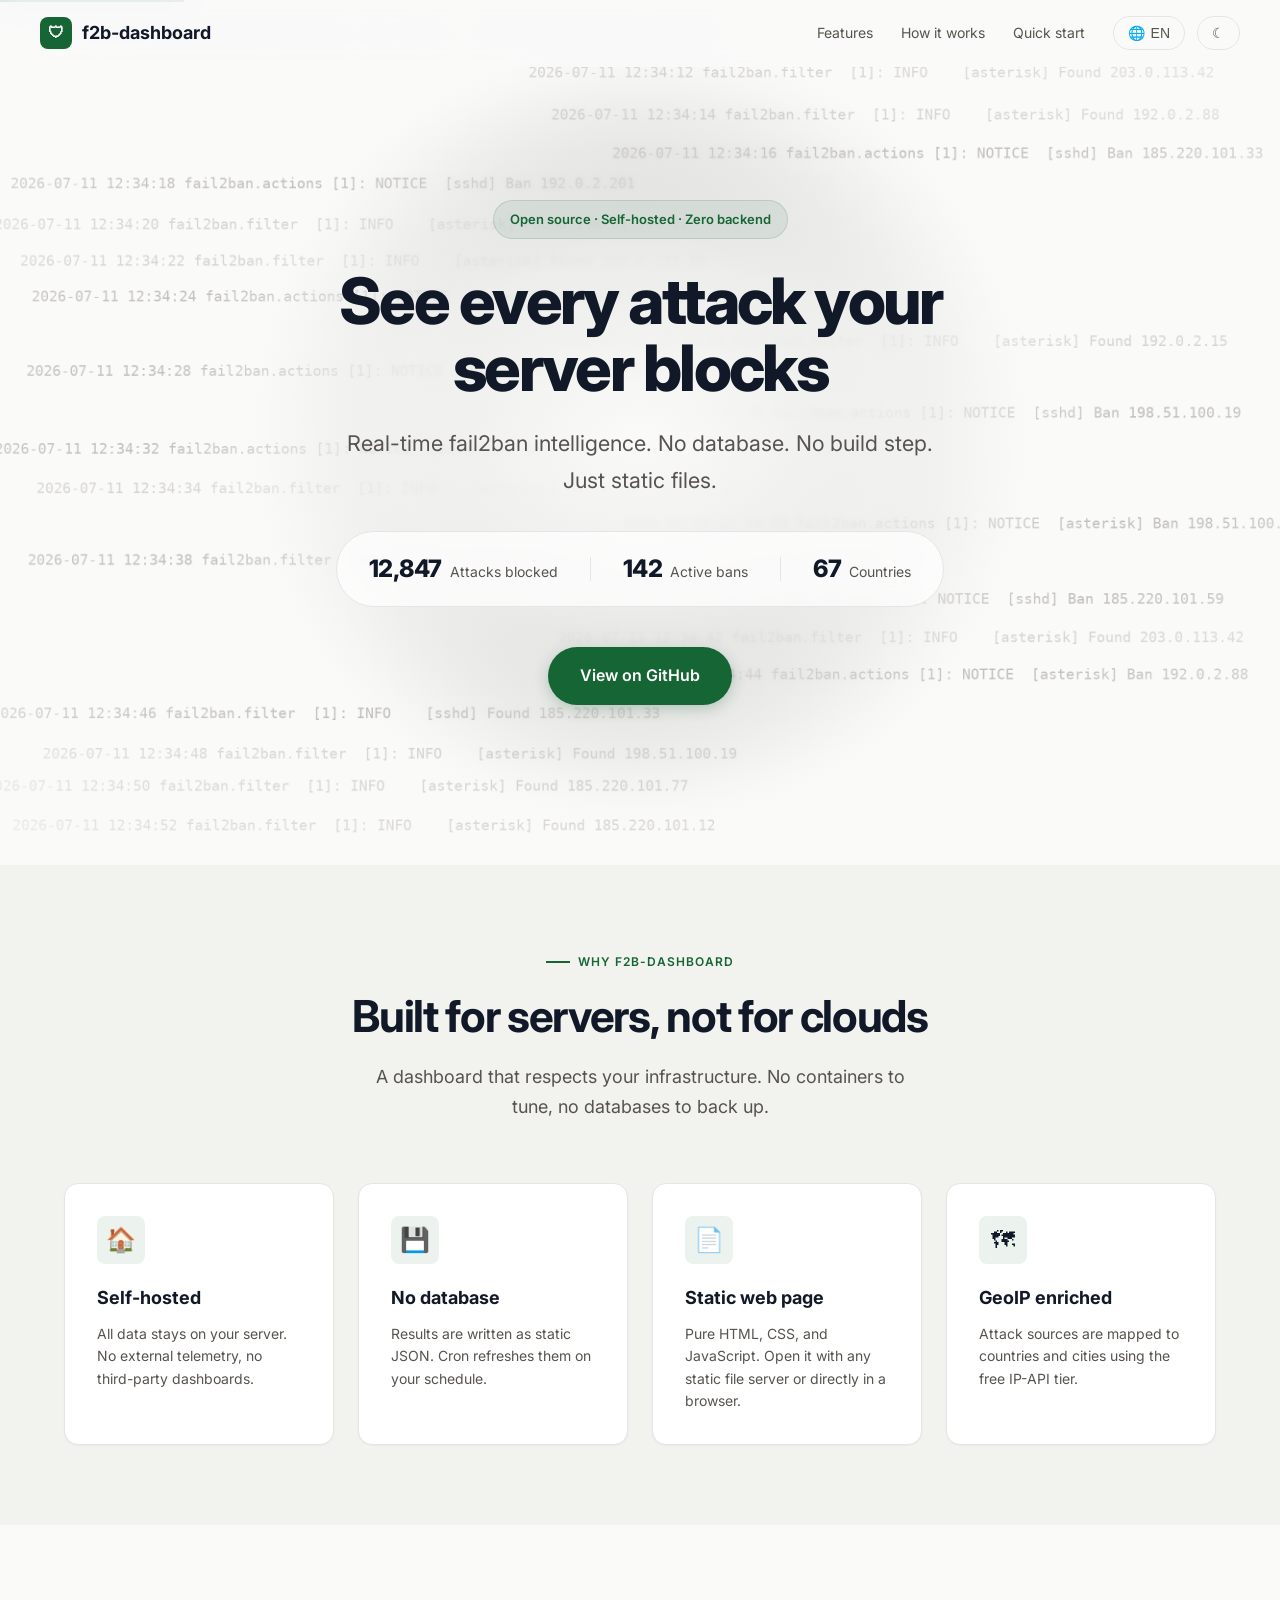
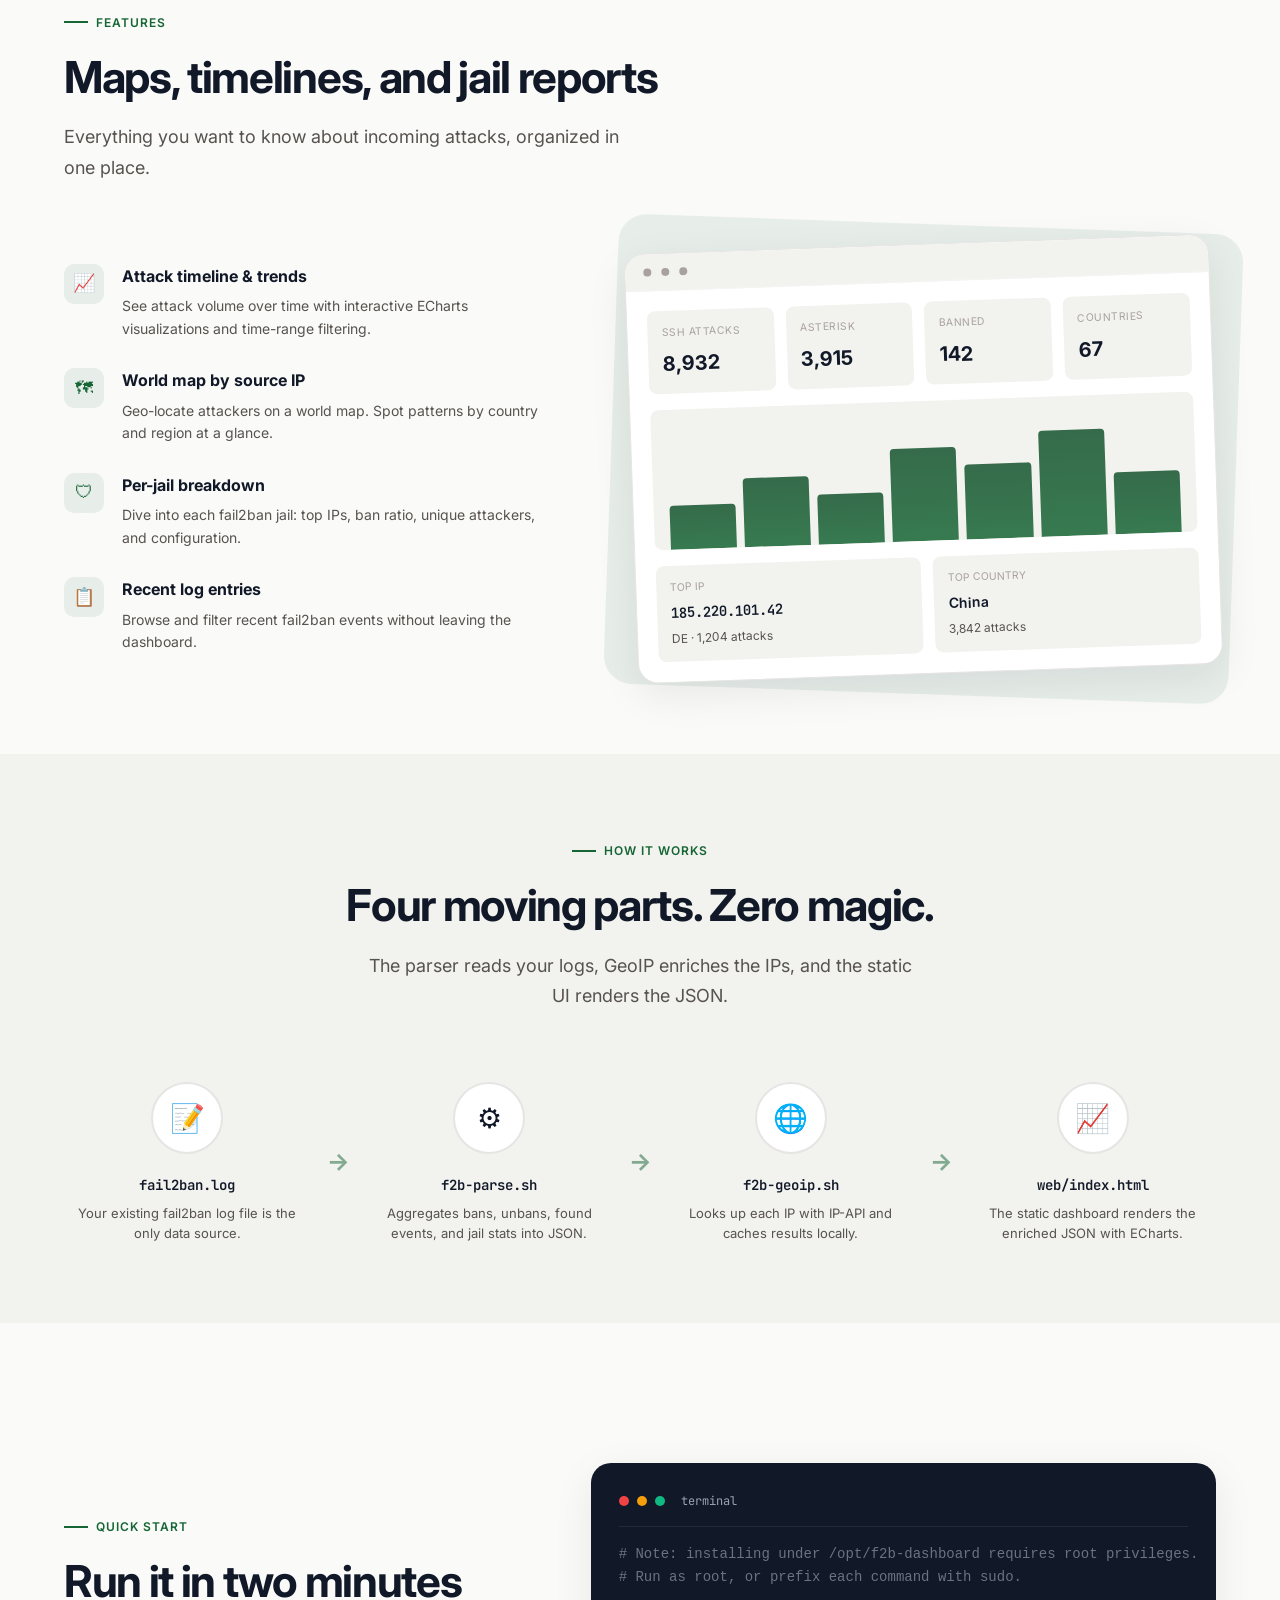
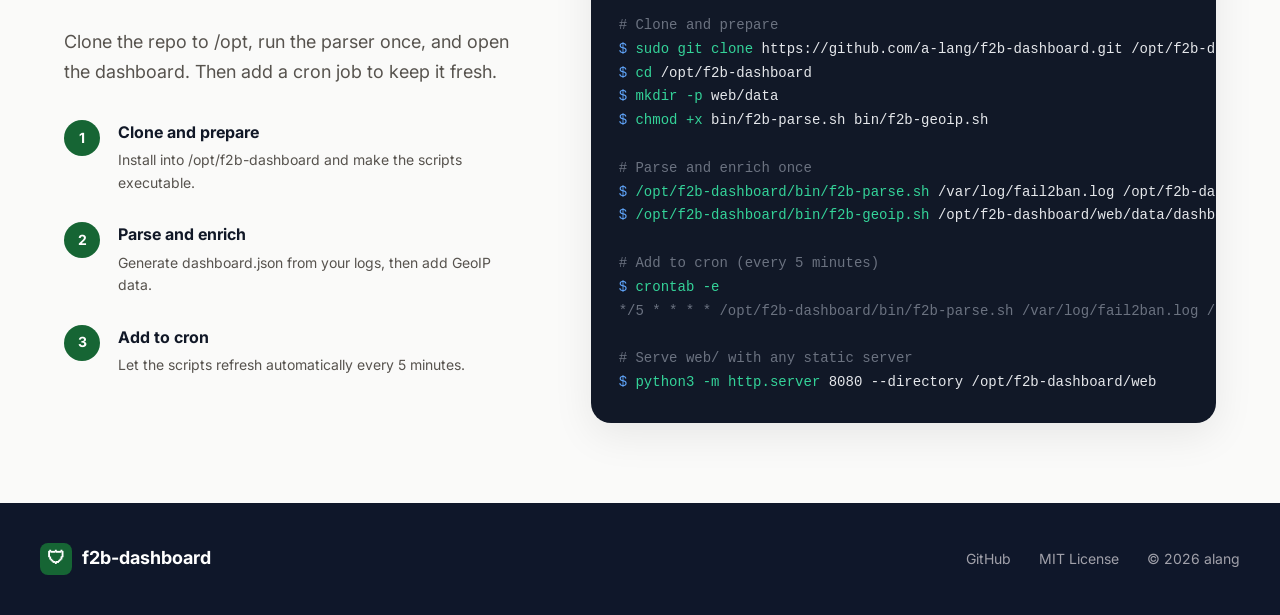
==== index.html @ 87a5d15c "feat: add landing page with i18n and theme toggle - Add root index.html for project introduction - A" ====
<!DOCTYPE html>
<html lang="en" data-theme="light">
<head>
  <meta charset="UTF-8">
  <meta name="viewport" content="width=device-width, initial-scale=1.0">
  <meta name="description" content="f2b-dashboard — Self-hosted fail2ban attack intelligence dashboard with zero backend">
  <title>f2b-dashboard — Fail2Ban Attack Intelligence</title>
  <meta property="og:title" content="f2b-dashboard">
  <meta property="og:description" content="Self-hosted fail2ban attack intelligence dashboard. No database. No build step. Just static files.">
  <meta property="og:type" content="website">
  <meta name="twitter:card" content="summary_large_image">
  <meta name="twitter:title" content="f2b-dashboard">
  <meta name="twitter:description" content="Self-hosted fail2ban attack intelligence dashboard">
  <link rel="icon" type="image/svg+xml" href="data:image/svg+xml,%3Csvg xmlns='http://www.w3.org/2000/svg' viewBox='0 0 32 32'%3E%3Cpath fill='%23166534' d='M16 2L3 8v10c0 7.2 5.5 13.8 13 15 7.5-1.2 13-7.8 13-15V8L16 2z'/%3E%3Cpath fill='%23ffffff' d='M16 11l-3.5 7h7z'/%3E%3C/svg%3E">
  <link rel="preload" as="image" href="landing/assets/hero-log-bg.png">
  <link rel="stylesheet" href="landing/css/landing.css">
</head>
<body>
  <a class="skip-link" href="#main-content">Skip to main content</a>

  <header class="header" id="main-header">
    <div class="header__inner">
      <a class="header__logo" href="#" aria-label="f2b-dashboard home">
        <span class="header__logo-icon" aria-hidden="true">&#x1F6E1;</span>
        <span>f2b-dashboard</span>
      </a>
      <nav class="header__nav" aria-label="Main navigation">
        <div class="header__nav-links" id="header-nav-links">
          <a href="#features" data-i18n="nav.features">Features</a>
          <a href="#how-it-works" data-i18n="nav.howItWorks">How it works</a>
          <a href="#quick-start" data-i18n="nav.quickStart">Quick start</a>
        </div>
        <div class="header__actions">
          <button type="button" class="header__btn" id="lang-toggle" data-i18n-title="nav.languageToggle" data-i18n-aria-label="nav.languageToggle" aria-label="Switch language" title="Switch language">
            &#127760; <span id="lang-label">EN</span>
          </button>
          <button type="button" class="header__btn" id="theme-toggle" data-i18n-title="nav.themeToggle" data-i18n-aria-label="nav.themeToggle" aria-label="Toggle theme" title="Toggle theme">
            <span id="theme-icon">&#x263E;</span>
          </button>
        </div>
      </nav>
      <button type="button" class="header__mobile-toggle" id="mobile-nav-toggle" aria-expanded="false" aria-controls="header-nav-links" aria-label="Toggle navigation">
        &#x2630;
      </button>
    </div>
  </header>

  <main id="main-content">
    <!-- Hero -->
    <section class="section hero" id="hero" aria-label="Introduction">
      <div class="hero__bg-log" aria-hidden="true">
        <div class="hero__bg-overlay-log"></div>
      </div>
      <div class="section__inner hero__content">
        <div class="hero__label" data-i18n="hero.label">Open source · Self-hosted · Zero backend</div>
        <h1 class="hero__title" data-i18n="hero.title">See every attack your server blocks</h1>
        <p class="hero__subtitle" data-i18n="hero.subtitle">Real-time fail2ban intelligence. No database. No build step. Just static files.</p>
        <div class="hero__stats" aria-label="Key metrics">
          <div class="hero__stat">
            <span class="hero__stat-value">12,847</span>
            <span class="hero__stat-label" data-i18n="hero.statAttacks">Attacks blocked</span>
          </div>
          <div class="hero__stat-divider" aria-hidden="true"></div>
          <div class="hero__stat">
            <span class="hero__stat-value">142</span>
            <span class="hero__stat-label" data-i18n="hero.statBans">Active bans</span>
          </div>
          <div class="hero__stat-divider" aria-hidden="true"></div>
          <div class="hero__stat">
            <span class="hero__stat-value">67</span>
            <span class="hero__stat-label" data-i18n="hero.statCountries">Countries</span>
          </div>
        </div>
        <a href="https://github.com/a-lang/f2b-dashboard" class="btn btn--primary btn--large" target="_blank" rel="noopener noreferrer" data-i18n="hero.cta">
          View on GitHub <span aria-hidden="true">→</span>
        </a>
      </div>
    </section>

    <!-- Highlights -->
    <section class="section highlights" id="features" aria-labelledby="highlights-title">
      <div class="section__inner">
        <div class="highlights__header text-center">
          <p class="section-label" data-i18n="highlights.label">Why f2b-dashboard</p>
          <h2 class="section-title mx-auto" id="highlights-title" data-i18n="highlights.title">Built for servers, not for clouds</h2>
          <p class="section-subtitle mx-auto" data-i18n="highlights.subtitle">A dashboard that respects your infrastructure. No containers to tune, no databases to back up.</p>
        </div>
        <div class="highlights__grid">
          <article class="highlight-card">
            <div class="highlight-card__icon" aria-hidden="true">&#x1F3E0;</div>
            <h3 class="highlight-card__title" data-i18n="highlights.selfHosted">Self-hosted</h3>
            <p class="highlight-card__desc" data-i18n="highlights.selfHostedDesc">All data stays on your server. No external telemetry, no third-party dashboards.</p>
          </article>
          <article class="highlight-card">
            <div class="highlight-card__icon" aria-hidden="true">&#x1F4BE;</div>
            <h3 class="highlight-card__title" data-i18n="highlights.noDatabase">No database</h3>
            <p class="highlight-card__desc" data-i18n="highlights.noDatabaseDesc">Results are written as static JSON. Cron refreshes them on your schedule.</p>
          </article>
          <article class="highlight-card">
            <div class="highlight-card__icon" aria-hidden="true">&#x1F4C4;</div>
            <h3 class="highlight-card__title" data-i18n="highlights.staticWeb">Static web page</h3>
            <p class="highlight-card__desc" data-i18n="highlights.staticWebDesc">Pure HTML, CSS, and JavaScript. Open it with any static file server or directly in a browser.</p>
          </article>
          <article class="highlight-card">
            <div class="highlight-card__icon" aria-hidden="true">&#x1F5FA;</div>
            <h3 class="highlight-card__title" data-i18n="highlights.geoIp">GeoIP enriched</h3>
            <p class="highlight-card__desc" data-i18n="highlights.geoIpDesc">Attack sources are mapped to countries and cities using the free IP-API tier.</p>
          </article>
        </div>
      </div>
    </section>

    <!-- Features -->
    <section class="section features" aria-labelledby="features-title">
      <div class="section__inner">
        <p class="section-label" data-i18n="features.label">Features</p>
        <h2 class="section-title" id="features-title" data-i18n="features.title">Maps, timelines, and jail reports</h2>
        <p class="section-subtitle" data-i18n="features.subtitle">Everything you want to know about incoming attacks, organized in one place.</p>

        <div class="features__grid">
          <div class="features__list">
            <div class="feature-item">
              <div class="feature-item__icon" aria-hidden="true">&#x1F4C8;</div>
              <div>
                <h3 class="feature-item__title" data-i18n="features.timelineTitle">Attack timeline & trends</h3>
                <p class="feature-item__desc" data-i18n="features.timelineDesc">See attack volume over time with interactive ECharts visualizations and time-range filtering.</p>
              </div>
            </div>
            <div class="feature-item">
              <div class="feature-item__icon" aria-hidden="true">&#x1F5FA;</div>
              <div>
                <h3 class="feature-item__title" data-i18n="features.mapTitle">World map by source IP</h3>
                <p class="feature-item__desc" data-i18n="features.mapDesc">Geo-locate attackers on a world map. Spot patterns by country and region at a glance.</p>
              </div>
            </div>
            <div class="feature-item">
              <div class="feature-item__icon" aria-hidden="true">&#x1F6E1;</div>
              <div>
                <h3 class="feature-item__title" data-i18n="features.jailTitle">Per-jail breakdown</h3>
                <p class="feature-item__desc" data-i18n="features.jailDesc">Dive into each fail2ban jail: top IPs, ban ratio, unique attackers, and configuration.</p>
              </div>
            </div>
            <div class="feature-item">
              <div class="feature-item__icon" aria-hidden="true">&#x1F4CB;</div>
              <div>
                <h3 class="feature-item__title" data-i18n="features.logsTitle">Recent log entries</h3>
                <p class="feature-item__desc" data-i18n="features.logsDesc">Browse and filter recent fail2ban events without leaving the dashboard.</p>
              </div>
            </div>
          </div>

          <div class="features__visual" aria-hidden="true">
            <div class="dashboard-mockup">
              <div class="dashboard-mockup__header">
                <div class="dashboard-mockup__dot"></div>
                <div class="dashboard-mockup__dot"></div>
                <div class="dashboard-mockup__dot"></div>
              </div>
              <div class="dashboard-mockup__body">
                <div class="stat-row">
                  <div class="stat-card-mini">
                    <div class="stat-card-mini__label">SSH Attacks</div>
                    <div class="stat-card-mini__value">8,932</div>
                  </div>
                  <div class="stat-card-mini">
                    <div class="stat-card-mini__label">Asterisk</div>
                    <div class="stat-card-mini__value">3,915</div>
                  </div>
                  <div class="stat-card-mini">
                    <div class="stat-card-mini__label">Banned</div>
                    <div class="stat-card-mini__value">142</div>
                  </div>
                  <div class="stat-card-mini">
                    <div class="stat-card-mini__label">Countries</div>
                    <div class="stat-card-mini__value">67</div>
                  </div>
                </div>
                <div class="chart-area">
                  <div class="chart-bar" style="height: 35%"></div>
                  <div class="chart-bar" style="height: 55%"></div>
                  <div class="chart-bar" style="height: 40%"></div>
                  <div class="chart-bar" style="height: 75%"></div>
                  <div class="chart-bar" style="height: 60%"></div>
                  <div class="chart-bar" style="height: 85%"></div>
                  <div class="chart-bar" style="height: 50%"></div>
                </div>
                <div style="display: grid; grid-template-columns: 1fr 1fr; gap: 12px;">
                  <div style="background: var(--bg-secondary); border-radius: 8px; padding: 14px;">
                    <div style="font-size: 0.65rem; color: var(--text-muted); text-transform: uppercase; margin-bottom: 6px;">Top IP</div>
                    <div style="font-family: var(--font-mono); font-size: 0.875rem; font-weight: 600;">185.220.101.42</div>
                    <div style="font-size: 0.75rem; color: var(--text-secondary); margin-top: 4px;">DE · 1,204 attacks</div>
                  </div>
                  <div style="background: var(--bg-secondary); border-radius: 8px; padding: 14px;">
                    <div style="font-size: 0.65rem; color: var(--text-muted); text-transform: uppercase; margin-bottom: 6px;">Top Country</div>
                    <div style="font-size: 0.875rem; font-weight: 600;">China</div>
                    <div style="font-size: 0.75rem; color: var(--text-secondary); margin-top: 4px;">3,842 attacks</div>
                  </div>
                </div>
              </div>
            </div>
          </div>
        </div>
      </div>
    </section>

    <!-- How it works -->
    <section class="section how-it-works" id="how-it-works" aria-labelledby="how-title">
      <div class="section__inner">
        <div class="how-it-works__header text-center">
          <p class="section-label" data-i18n="howItWorks.label">How it works</p>
          <h2 class="section-title mx-auto" id="how-title" data-i18n="howItWorks.title">Four moving parts. Zero magic.</h2>
          <p class="section-subtitle mx-auto" data-i18n="howItWorks.subtitle">The parser reads your logs, GeoIP enriches the IPs, and the static UI renders the JSON.</p>
        </div>
        <div class="how-it-works__flow">
          <div class="flow-step">
            <div class="flow-step__icon" aria-hidden="true">&#x1F4DD;</div>
            <div class="flow-step__title" data-i18n="howItWorks.step1">fail2ban.log</div>
            <div class="flow-step__desc" data-i18n="howItWorks.step1Desc">Your existing fail2ban log file is the only data source.</div>
          </div>
          <div class="flow-arrow" aria-hidden="true">→</div>
          <div class="flow-step">
            <div class="flow-step__icon" aria-hidden="true">&#x2699;</div>
            <div class="flow-step__title" data-i18n="howItWorks.step2">f2b-parse.sh</div>
            <div class="flow-step__desc" data-i18n="howItWorks.step2Desc">Aggregates bans, unbans, found events, and jail stats into JSON.</div>
          </div>
          <div class="flow-arrow" aria-hidden="true">→</div>
          <div class="flow-step">
            <div class="flow-step__icon" aria-hidden="true">&#x1F310;</div>
            <div class="flow-step__title" data-i18n="howItWorks.step3">f2b-geoip.sh</div>
            <div class="flow-step__desc" data-i18n="howItWorks.step3Desc">Looks up each IP with IP-API and caches results locally.</div>
          </div>
          <div class="flow-arrow" aria-hidden="true">→</div>
          <div class="flow-step">
            <div class="flow-step__icon" aria-hidden="true">&#x1F4C8;</div>
            <div class="flow-step__title" data-i18n="howItWorks.step4">web/index.html</div>
            <div class="flow-step__desc" data-i18n="howItWorks.step4Desc">The static dashboard renders the enriched JSON with ECharts.</div>
          </div>
        </div>
      </div>
    </section>

    <!-- Quick start -->
    <section class="section quick-start" id="quick-start" aria-labelledby="quick-title">
      <div class="section__inner">
        <div class="quick-start__grid">
          <div>
            <p class="section-label" data-i18n="quickStart.label">Quick start</p>
            <h2 class="section-title" id="quick-title" data-i18n="quickStart.title">Run it in two minutes</h2>
            <p class="section-subtitle" data-i18n="quickStart.subtitle">Clone the repo to /opt, run the parser once, and open the dashboard. Then add a cron job to keep it fresh.</p>

            <div class="quick-start__steps">
              <div class="quick-step">
                <div class="quick-step__number" aria-hidden="true">1</div>
                <div>
                  <h3 class="quick-step__title" data-i18n="quickStart.step1">Clone and prepare</h3>
                  <p class="quick-step__desc" data-i18n="quickStart.step1Desc">Install into /opt/f2b-dashboard and make the scripts executable.</p>
                </div>
              </div>
              <div class="quick-step">
                <div class="quick-step__number" aria-hidden="true">2</div>
                <div>
                  <h3 class="quick-step__title" data-i18n="quickStart.step2">Parse and enrich</h3>
                  <p class="quick-step__desc" data-i18n="quickStart.step2Desc">Generate dashboard.json from your logs, then add GeoIP data.</p>
                </div>
              </div>
              <div class="quick-step">
                <div class="quick-step__number" aria-hidden="true">3</div>
                <div>
                  <h3 class="quick-step__title" data-i18n="quickStart.step3">Add to cron</h3>
                  <p class="quick-step__desc" data-i18n="quickStart.step3Desc">Let the scripts refresh automatically every 5 minutes.</p>
                </div>
              </div>
            </div>
          </div>

          <div class="code-block">
            <div class="code-block__header">
              <div class="code-block__dot code-block__dot--red"></div>
              <div class="code-block__dot code-block__dot--yellow"></div>
              <div class="code-block__dot code-block__dot--green"></div>
              <span class="code-block__title" data-i18n="quickStart.terminalTitle">terminal</span>
            </div>
            <code><span class="comment"># <span data-i18n="quickStart.note1">Note: installing under /opt/f2b-dashboard requires root privileges.</span></span>
<span class="comment"># <span data-i18n="quickStart.note2">Run as root, or prefix each command with sudo.</span></span>

<span class="comment"># <span data-i18n="quickStart.section1">Clone and prepare</span></span>
<span class="prompt">$</span> <span class="command">sudo git clone</span> https://github.com/a-lang/f2b-dashboard.git /opt/f2b-dashboard
<span class="prompt">$</span> <span class="command">cd</span> /opt/f2b-dashboard
<span class="prompt">$</span> <span class="command">mkdir -p</span> web/data
<span class="prompt">$</span> <span class="command">chmod +x</span> bin/f2b-parse.sh bin/f2b-geoip.sh

<span class="comment"># <span data-i18n="quickStart.section2">Parse and enrich once</span></span>
<span class="prompt">$</span> <span class="command">/opt/f2b-dashboard/bin/f2b-parse.sh</span> /var/log/fail2ban.log /opt/f2b-dashboard/web/data
<span class="prompt">$</span> <span class="command">/opt/f2b-dashboard/bin/f2b-geoip.sh</span> /opt/f2b-dashboard/web/data/dashboard.json /opt/f2b-dashboard/web/data/geo-cache.json

<span class="comment"># <span data-i18n="quickStart.section3">Add to cron (every 5 minutes)</span></span>
<span class="prompt">$</span> <span class="command">crontab -e</span>
<span class="comment">*/5 * * * * /opt/f2b-dashboard/bin/f2b-parse.sh /var/log/fail2ban.log /opt/f2b-dashboard/web/data && /opt/f2b-dashboard/bin/f2b-geoip.sh /opt/f2b-dashboard/web/data/dashboard.json /opt/f2b-dashboard/web/data/geo-cache.json</span>

<span class="comment"># <span data-i18n="quickStart.section4">Serve web/ with any static server</span></span>
<span class="prompt">$</span> <span class="command">python3 -m http.server</span> 8080 --directory /opt/f2b-dashboard/web</code>
          </div>
        </div>
      </div>
    </section>
  </main>

  <footer class="footer">
    <div class="footer__inner">
      <div class="footer__logo">
        <div class="footer__logo-icon" aria-hidden="true">&#x1F6E1;</div>
        <span>f2b-dashboard</span>
      </div>
      <div class="footer__links">
        <a href="https://github.com/a-lang/f2b-dashboard" target="_blank" rel="noopener noreferrer" data-i18n="footer.github">GitHub</a>
        <a href="https://opensource.org/licenses/MIT" target="_blank" rel="noopener noreferrer" data-i18n="footer.license">MIT License</a>
        <span data-i18n="footer.copyright">© 2026 alang</span>
      </div>
    </div>
  </footer>

  <script src="landing/js/i18n.js"></script>
  <script src="landing/js/landing.js"></script>
</body>
</html>
---- landing/css/landing.css ----
/* ============================================================
   f2b-dashboard Landing Page
   Modern light mode with forest-green accent
   Supports dark theme via [data-theme="dark"]
   ============================================================ */

@import url('https://fonts.googleapis.com/css2?family=Inter:wght@400;500;600;700;800&family=JetBrains+Mono:wght@400;500&display=swap');

:root {
  --bg-primary: #fafaf9;
  --bg-secondary: #f2f2ef;
  --bg-card: #ffffff;
  --bg-code: #111827;
  --bg-dark-accent: #0f172a;

  --text-primary: #111827;
  --text-secondary: #57534e;
  --text-muted: #a8a29e;
  --text-inverse: #ffffff;

  --accent: #166534;
  --accent-hover: #14532d;
  --accent-light: rgba(22, 101, 52, 0.08);
  --accent-glow: rgba(22, 101, 52, 0.25);

  --border: #e7e5e4;
  --border-light: #f5f5f4;

  --shadow-sm: 0 1px 2px rgba(0, 0, 0, 0.04);
  --shadow-md: 0 4px 12px rgba(0, 0, 0, 0.06);
  --shadow-lg: 0 12px 40px rgba(0, 0, 0, 0.08);

  --radius-sm: 8px;
  --radius-md: 14px;
  --radius-lg: 20px;

  --font-sans: 'Inter', -apple-system, BlinkMacSystemFont, sans-serif;
  --font-mono: 'JetBrains Mono', 'Fira Code', monospace;

  --max-width: 1200px;
  --transition: 0.2s ease;
}

[data-theme="dark"] {
  --bg-primary: #0f1117;
  --bg-secondary: #161922;
  --bg-card: #1c1f2e;
  --bg-code: #0b0f19;
  --bg-dark-accent: #0b0d14;

  --text-primary: #e8eaf0;
  --text-secondary: #a1a1aa;
  --text-muted: #6b7280;
  --text-inverse: #0f1117;

  --accent: #4ade80;
  --accent-hover: #22c55e;
  --accent-light: rgba(74, 222, 128, 0.1);
  --accent-glow: rgba(74, 222, 128, 0.25);

  --border: #2a2d3e;
  --border-light: #1f2233;

  --shadow-sm: 0 1px 2px rgba(0, 0, 0, 0.3);
  --shadow-md: 0 4px 12px rgba(0, 0, 0, 0.4);
  --shadow-lg: 0 12px 40px rgba(0, 0, 0, 0.5);
}

* {
  box-sizing: border-box;
  margin: 0;
  padding: 0;
}

html {
  font-size: 16px;
  scroll-behavior: smooth;
}

body {
  font-family: var(--font-sans);
  background: var(--bg-primary);
  color: var(--text-primary);
  line-height: 1.6;
  -webkit-font-smoothing: antialiased;
  transition: background-color var(--transition), color var(--transition);
}

a {
  color: inherit;
  text-decoration: none;
}

img {
  max-width: 100%;
  height: auto;
}

/* Focus styles */
a:focus-visible,
button:focus-visible {
  outline: 2px solid var(--accent);
  outline-offset: 2px;
}

/* Skip link */
.skip-link {
  position: absolute;
  top: -40px;
  left: 0;
  background: var(--accent);
  color: var(--text-inverse);
  padding: 8px 16px;
  z-index: 100;
  transition: top var(--transition);
}

.skip-link:focus {
  top: 0;
}

/* Common section shell */
.section {
  width: 100%;
  position: relative;
  overflow: hidden;
}

.section__inner {
  width: 100%;
  max-width: var(--max-width);
  margin: 0 auto;
  padding: 80px 24px;
  position: relative;
  z-index: 2;
}

.section-label {
  display: inline-flex;
  align-items: center;
  gap: 8px;
  font-size: 0.75rem;
  font-weight: 600;
  letter-spacing: 0.08em;
  text-transform: uppercase;
  color: var(--accent);
  margin-bottom: 20px;
}

.section-label::before {
  content: '';
  width: 24px;
  height: 2px;
  background: var(--accent);
}

.section-title {
  font-size: 2.75rem;
  font-weight: 700;
  line-height: 1.15;
  letter-spacing: -0.03em;
  color: var(--text-primary);
  margin-bottom: 20px;
  transition: color var(--transition);
}

.section-subtitle {
  font-size: 1.125rem;
  color: var(--text-secondary);
  max-width: 560px;
  line-height: 1.7;
  transition: color var(--transition);
}

/* Buttons */
.btn {
  display: inline-flex;
  align-items: center;
  justify-content: center;
  gap: 10px;
  padding: 14px 28px;
  border-radius: 100px;
  font-weight: 600;
  font-size: 0.9375rem;
  transition: all var(--transition);
  cursor: pointer;
  border: none;
  text-align: center;
}

.btn--primary {
  background: var(--accent);
  color: var(--text-inverse);
  box-shadow: 0 4px 14px var(--accent-glow);
}

.btn--primary:hover {
  background: var(--accent-hover);
  transform: translateY(-2px);
}

.btn--ghost {
  background: transparent;
  color: var(--text-secondary);
  border: 1px solid var(--border);
}

.btn--ghost:hover {
  border-color: var(--accent);
  color: var(--accent);
}

.btn--large {
  padding: 16px 32px;
  font-size: 1rem;
}

/* Code block */
.code-block {
  background: var(--bg-code);
  border-radius: var(--radius-lg);
  padding: 28px;
  color: #e5e7eb;
  font-family: var(--font-mono);
  font-size: 0.875rem;
  line-height: 1.7;
  box-shadow: var(--shadow-lg);
  overflow-x: auto;
}

.code-block__header {
  display: flex;
  align-items: center;
  gap: 8px;
  margin-bottom: 16px;
  padding-bottom: 14px;
  border-bottom: 1px solid rgba(255, 255, 255, 0.08);
}

.code-block__dot {
  width: 10px;
  height: 10px;
  border-radius: 50%;
  flex-shrink: 0;
}

.code-block__dot--red { background: #ef4444; }
.code-block__dot--yellow { background: #f59e0b; }
.code-block__dot--green { background: #10b981; }

.code-block__title {
  margin-left: 8px;
  color: #9ca3af;
  font-size: 0.75rem;
}

.code-block code {
  display: block;
  white-space: pre;
}

.code-block .comment { color: #6b7280; }
.code-block .command { color: #34d399; }
.code-block .prompt { color: #60a5fa; }

/* Dashboard UI mockup */
.dashboard-mockup {
  background: var(--bg-card);
  border-radius: var(--radius-lg);
  box-shadow: var(--shadow-lg);
  border: 1px solid var(--border);
  overflow: hidden;
  transition: background-color var(--transition), border-color var(--transition), box-shadow var(--transition);
}

.dashboard-mockup__header {
  display: flex;
  align-items: center;
  gap: 10px;
  padding: 14px 18px;
  border-bottom: 1px solid var(--border-light);
  background: var(--bg-secondary);
  transition: background-color var(--transition), border-color var(--transition);
}

.dashboard-mockup__dot {
  width: 8px;
  height: 8px;
  border-radius: 50%;
  background: var(--text-muted);
}

.dashboard-mockup__body {
  padding: 20px;
}

.stat-row {
  display: grid;
  grid-template-columns: repeat(4, 1fr);
  gap: 12px;
  margin-bottom: 16px;
}

.stat-card-mini {
  background: var(--bg-secondary);
  border-radius: var(--radius-sm);
  padding: 14px;
  transition: background-color var(--transition);
}

.stat-card-mini__label {
  font-size: 0.65rem;
  color: var(--text-muted);
  text-transform: uppercase;
  letter-spacing: 0.05em;
  margin-bottom: 6px;
}

.stat-card-mini__value {
  font-size: 1.25rem;
  font-weight: 700;
  color: var(--text-primary);
  transition: color var(--transition);
}

.chart-area {
  background: var(--bg-secondary);
  border-radius: var(--radius-sm);
  height: 140px;
  margin-bottom: 16px;
  position: relative;
  overflow: hidden;
  display: flex;
  align-items: flex-end;
  padding: 16px 16px 0;
  gap: 8px;
  transition: background-color var(--transition);
}

.chart-bar {
  flex: 1;
  background: linear-gradient(to top, var(--accent), var(--accent-hover));
  border-radius: 4px 4px 0 0;
  opacity: 0.85;
}

/* ============================================================
   Header / Navbar
   ============================================================ */
.header {
  position: fixed;
  top: 0;
  left: 0;
  right: 0;
  z-index: 100;
  padding: 16px 24px;
  background: rgba(250, 250, 249, 0.85);
  backdrop-filter: blur(12px);
  border-bottom: 1px solid transparent;
  transition: background-color var(--transition), border-color var(--transition);
}

[data-theme="dark"] .header {
  background: rgba(15, 17, 23, 0.85);
}

.header--scrolled {
  border-bottom-color: var(--border);
}

.header__inner {
  max-width: var(--max-width);
  margin: 0 auto;
  display: flex;
  align-items: center;
  justify-content: space-between;
}

.header__logo {
  display: flex;
  align-items: center;
  gap: 10px;
  font-weight: 700;
  font-size: 1.125rem;
  color: var(--text-primary);
}

.header__logo-icon {
  width: 32px;
  height: 32px;
  background: var(--accent);
  border-radius: 8px;
  display: flex;
  align-items: center;
  justify-content: center;
  color: var(--text-inverse);
  font-size: 1rem;
}

.header__nav {
  display: flex;
  align-items: center;
  gap: 28px;
}

.header__nav-links {
  display: flex;
  align-items: center;
  gap: 28px;
  font-size: 0.875rem;
  color: var(--text-secondary);
}

.header__nav-links a:hover {
  color: var(--accent);
}

.header__actions {
  display: flex;
  align-items: center;
  gap: 12px;
}

.header__btn {
  padding: 8px 14px;
  font-size: 0.875rem;
  border-radius: 100px;
  background: transparent;
  border: 1px solid var(--border);
  color: var(--text-secondary);
  cursor: pointer;
  transition: all var(--transition);
  display: inline-flex;
  align-items: center;
  gap: 6px;
}

.header__btn:hover {
  border-color: var(--accent);
  color: var(--accent);
}

.header__mobile-toggle {
  display: none;
  background: none;
  border: none;
  color: var(--text-primary);
  font-size: 1.5rem;
  cursor: pointer;
}

/* ============================================================
   Section 1: Hero
   ============================================================ */
.hero {
  min-height: 90vh;
  display: flex;
  align-items: center;
  justify-content: center;
  padding: 120px 24px 80px;
  background: var(--bg-primary);
  position: relative;
  transition: background-color var(--transition);
}

.hero__bg-log {
  position: absolute;
  inset: 0;
  z-index: 0;
  background-image: url('../assets/hero-log-bg.png');
  background-size: cover;
  background-position: center;
  background-repeat: no-repeat;
  opacity: 1;
  transition: opacity var(--transition), filter var(--transition);
}

[data-theme="dark"] .hero__bg-log {
  filter: brightness(0.22) contrast(1.1);
  opacity: 0.9;
}

.hero__bg-overlay-log {
  position: absolute;
  inset: 0;
  background:
    radial-gradient(
      ellipse at center,
      var(--bg-primary) 0%,
      rgba(250, 250, 249, 0.88) 28%,
      rgba(250, 250, 249, 0.55) 55%,
      rgba(250, 250, 249, 0.78) 100%
    );
  z-index: 1;
  transition: background var(--transition);
}

[data-theme="dark"] .hero__bg-overlay-log {
  background:
    radial-gradient(
      ellipse at center,
      var(--bg-primary) 0%,
      rgba(15, 17, 23, 0.88) 28%,
      rgba(15, 17, 23, 0.55) 55%,
      rgba(15, 17, 23, 0.78) 100%
    );
}

.hero__content {
  text-align: center;
  max-width: 820px;
  margin: 0 auto;
  position: relative;
  z-index: 2;
}

.hero__label {
  display: inline-flex;
  align-items: center;
  gap: 8px;
  padding: 8px 16px;
  background: var(--accent-light);
  border: 1px solid rgba(22, 101, 52, 0.15);
  border-radius: 100px;
  font-size: 0.8125rem;
  font-weight: 600;
  color: var(--accent);
  margin-bottom: 28px;
}

[data-theme="dark"] .hero__label {
  border-color: rgba(74, 222, 128, 0.2);
}

.hero__title {
  font-size: 4rem;
  font-weight: 800;
  line-height: 1.05;
  letter-spacing: -0.04em;
  margin-bottom: 24px;
  color: var(--text-primary);
  transition: color var(--transition);
}

.hero__subtitle {
  font-size: 1.35rem;
  color: var(--text-secondary);
  max-width: 620px;
  margin: 0 auto 32px;
  line-height: 1.7;
  transition: color var(--transition);
}

.hero__stats {
  display: flex;
  align-items: center;
  justify-content: center;
  flex-wrap: wrap;
  gap: 32px;
  margin: 0 auto 40px;
  padding: 18px 32px;
  background: rgba(255, 255, 255, 0.72);
  border: 1px solid var(--border);
  border-radius: 100px;
  backdrop-filter: blur(8px);
  transition: background-color var(--transition), border-color var(--transition);
  width: fit-content;
  max-width: 100%;
}

[data-theme="dark"] .hero__stats {
  background: rgba(22, 25, 34, 0.72);
}

.hero__stat {
  display: flex;
  align-items: baseline;
  gap: 8px;
}

.hero__stat-value {
  font-size: 1.5rem;
  font-weight: 800;
  color: var(--text-primary);
  letter-spacing: -0.02em;
  transition: color var(--transition);
}

.hero__stat-label {
  font-size: 0.875rem;
  color: var(--text-secondary);
  transition: color var(--transition);
}

.hero__stat-divider {
  width: 1px;
  height: 24px;
  background: var(--border);
  transition: background-color var(--transition);
}

/* ============================================================
   Section 2: Highlights
   ============================================================ */
.highlights {
  background: var(--bg-secondary);
  transition: background-color var(--transition);
}

.highlights__header {
  text-align: center;
  margin-bottom: 60px;
}

.highlights__grid {
  display: grid;
  grid-template-columns: repeat(4, 1fr);
  gap: 24px;
}

.highlight-card {
  background: var(--bg-card);
  border: 1px solid var(--border);
  border-radius: var(--radius-md);
  padding: 32px;
  box-shadow: var(--shadow-sm);
  transition: transform var(--transition), box-shadow var(--transition), background-color var(--transition), border-color var(--transition);
}

.highlight-card:hover {
  transform: translateY(-3px);
  box-shadow: var(--shadow-md);
}

.highlight-card__icon {
  width: 48px;
  height: 48px;
  background: var(--accent-light);
  border-radius: var(--radius-sm);
  display: flex;
  align-items: center;
  justify-content: center;
  font-size: 1.5rem;
  margin-bottom: 20px;
}

.highlight-card__title {
  font-size: 1.125rem;
  font-weight: 700;
  margin-bottom: 10px;
  color: var(--text-primary);
  transition: color var(--transition);
}

.highlight-card__desc {
  font-size: 0.875rem;
  color: var(--text-secondary);
  line-height: 1.6;
  transition: color var(--transition);
}

/* ============================================================
   Section 3: Features
   ============================================================ */
.features {
  background: var(--bg-primary);
  transition: background-color var(--transition);
}

.features__grid {
  display: grid;
  grid-template-columns: 1fr 1.2fr;
  gap: 80px;
  align-items: center;
  margin-top: 60px;
}

.features__list {
  display: flex;
  flex-direction: column;
  gap: 28px;
}

.feature-item {
  display: flex;
  gap: 18px;
}

.feature-item__icon {
  width: 40px;
  height: 40px;
  min-width: 40px;
  background: var(--accent-light);
  border-radius: 10px;
  display: flex;
  align-items: center;
  justify-content: center;
  color: var(--accent);
  font-size: 1.125rem;
}

.feature-item__title {
  font-size: 1rem;
  font-weight: 700;
  margin-bottom: 6px;
  color: var(--text-primary);
  transition: color var(--transition);
}

.feature-item__desc {
  font-size: 0.875rem;
  color: var(--text-secondary);
  line-height: 1.6;
  transition: color var(--transition);
}

.features__visual {
  position: relative;
}

.features__visual .dashboard-mockup {
  transform: rotate(-2deg);
}

.features__visual::before {
  content: '';
  position: absolute;
  inset: -20px;
  background: var(--accent-light);
  border-radius: 28px;
  z-index: -1;
  transform: rotate(2deg);
}

/* ============================================================
   Section 4: How it works
   ============================================================ */
.how-it-works {
  background: var(--bg-secondary);
  transition: background-color var(--transition);
}

.how-it-works__header {
  text-align: center;
  margin-bottom: 70px;
}

.how-it-works__flow {
  display: flex;
  align-items: center;
  justify-content: space-between;
  gap: 16px;
}

.flow-step {
  flex: 1;
  text-align: center;
  position: relative;
}

.flow-step__icon {
  width: 72px;
  height: 72px;
  background: var(--bg-card);
  border: 2px solid var(--border);
  border-radius: 50%;
  display: flex;
  align-items: center;
  justify-content: center;
  font-size: 1.75rem;
  margin: 0 auto 20px;
  transition: background-color var(--transition), border-color var(--transition);
}

.flow-step__title {
  font-family: var(--font-mono);
  font-size: 0.875rem;
  font-weight: 600;
  color: var(--text-primary);
  margin-bottom: 8px;
  word-break: break-word;
  transition: color var(--transition);
}

.flow-step__desc {
  font-size: 0.8125rem;
  color: var(--text-secondary);
  line-height: 1.5;
  transition: color var(--transition);
}

.flow-arrow {
  color: var(--accent);
  font-size: 1.5rem;
  font-weight: 700;
  opacity: 0.5;
  flex-shrink: 0;
}

/* ============================================================
   Section 5: Quick start
   ============================================================ */
.quick-start {
  background: var(--bg-primary);
  transition: background-color var(--transition);
}

.quick-start__grid {
  display: grid;
  grid-template-columns: 1fr 1.4fr;
  gap: 80px;
  align-items: center;
  margin-top: 60px;
}

.quick-start__steps {
  display: flex;
  flex-direction: column;
  gap: 28px;
  margin-top: 32px;
}

.quick-step {
  display: flex;
  gap: 18px;
}

.quick-step__number {
  width: 36px;
  height: 36px;
  min-width: 36px;
  background: var(--accent);
  color: var(--text-inverse);
  border-radius: 50%;
  display: flex;
  align-items: center;
  justify-content: center;
  font-weight: 700;
  font-size: 0.875rem;
}

.quick-step__title {
  font-size: 1rem;
  font-weight: 700;
  margin-bottom: 4px;
  color: var(--text-primary);
  transition: color var(--transition);
}

.quick-step__desc {
  font-size: 0.875rem;
  color: var(--text-secondary);
  transition: color var(--transition);
}

/* ============================================================
   Section 6: Footer
   ============================================================ */
.footer {
  padding: 40px 24px;
  background: var(--bg-dark-accent);
  color: var(--text-inverse);
  transition: background-color var(--transition);
}

.footer__inner {
  max-width: var(--max-width);
  margin: 0 auto;
  display: flex;
  align-items: center;
  justify-content: space-between;
}

.footer__logo {
  display: flex;
  align-items: center;
  gap: 10px;
  font-weight: 700;
  font-size: 1.125rem;
}

.footer__logo-icon {
  width: 32px;
  height: 32px;
  background: var(--accent);
  border-radius: 8px;
  display: flex;
  align-items: center;
  justify-content: center;
}

.footer__links {
  display: flex;
  align-items: center;
  gap: 28px;
  font-size: 0.875rem;
  color: #a1a1aa;
}

.footer__links a:hover {
  color: var(--text-inverse);
}

/* ============================================================
   Utilities
   ============================================================ */
.text-center { text-align: center; }
.mx-auto { margin-left: auto; margin-right: auto; }

/* ============================================================
   Responsive
   ============================================================ */
@media (max-width: 1024px) {
  .section-title {
    font-size: 2.25rem;
  }

  .hero__title {
    font-size: 3rem;
  }

  .hero__subtitle {
    font-size: 1.125rem;
  }

  .highlights__grid {
    grid-template-columns: repeat(2, 1fr);
  }

  .features__grid,
  .quick-start__grid {
    grid-template-columns: 1fr;
    gap: 48px;
  }

  .features__visual {
    order: -1;
  }

  .features__visual .dashboard-mockup {
    transform: rotate(0deg);
  }

  .features__visual::before {
    display: none;
  }
}

@media (max-width: 768px) {
  .section__inner {
    padding: 60px 20px;
  }

  .section-title {
    font-size: 1.875rem;
  }

  .hero {
    min-height: auto;
    padding: 100px 20px 60px;
  }

  .hero__title {
    font-size: 2.25rem;
  }

  .hero__subtitle {
    font-size: 1rem;
  }

  .hero__stats {
    flex-direction: column;
    gap: 16px;
    padding: 20px 24px;
    border-radius: var(--radius-md);
    width: 100%;
    max-width: 320px;
  }

  .hero__stat-divider {
    width: 40px;
    height: 1px;
  }

  .header__nav-links {
    display: none;
  }

  .header__nav-links--open {
    display: flex;
    flex-direction: column;
    position: absolute;
    top: 100%;
    left: 0;
    right: 0;
    background: var(--bg-card);
    padding: 20px;
    gap: 16px;
    border-bottom: 1px solid var(--border);
    box-shadow: var(--shadow-md);
  }

  .header__mobile-toggle {
    display: block;
  }

  .highlights__grid {
    grid-template-columns: 1fr;
  }

  .how-it-works__flow {
    flex-direction: column;
    gap: 32px;
  }

  .flow-arrow {
    transform: rotate(90deg);
  }

  .footer__inner {
    flex-direction: column;
    gap: 20px;
    text-align: center;
  }

  .code-block {
    padding: 20px;
    font-size: 0.75rem;
  }

  .stat-row {
    grid-template-columns: repeat(2, 1fr);
  }
}

@media (max-width: 480px) {
  .hero__title {
    font-size: 1.875rem;
  }

  .hero__subtitle {
    font-size: 0.9375rem;
  }

  .btn--large {
    width: 100%;
  }

  .section-title {
    font-size: 1.625rem;
  }

  .header__actions {
    gap: 8px;
  }

  .header__btn {
    padding: 6px 10px;
    font-size: 0.8125rem;
  }
}
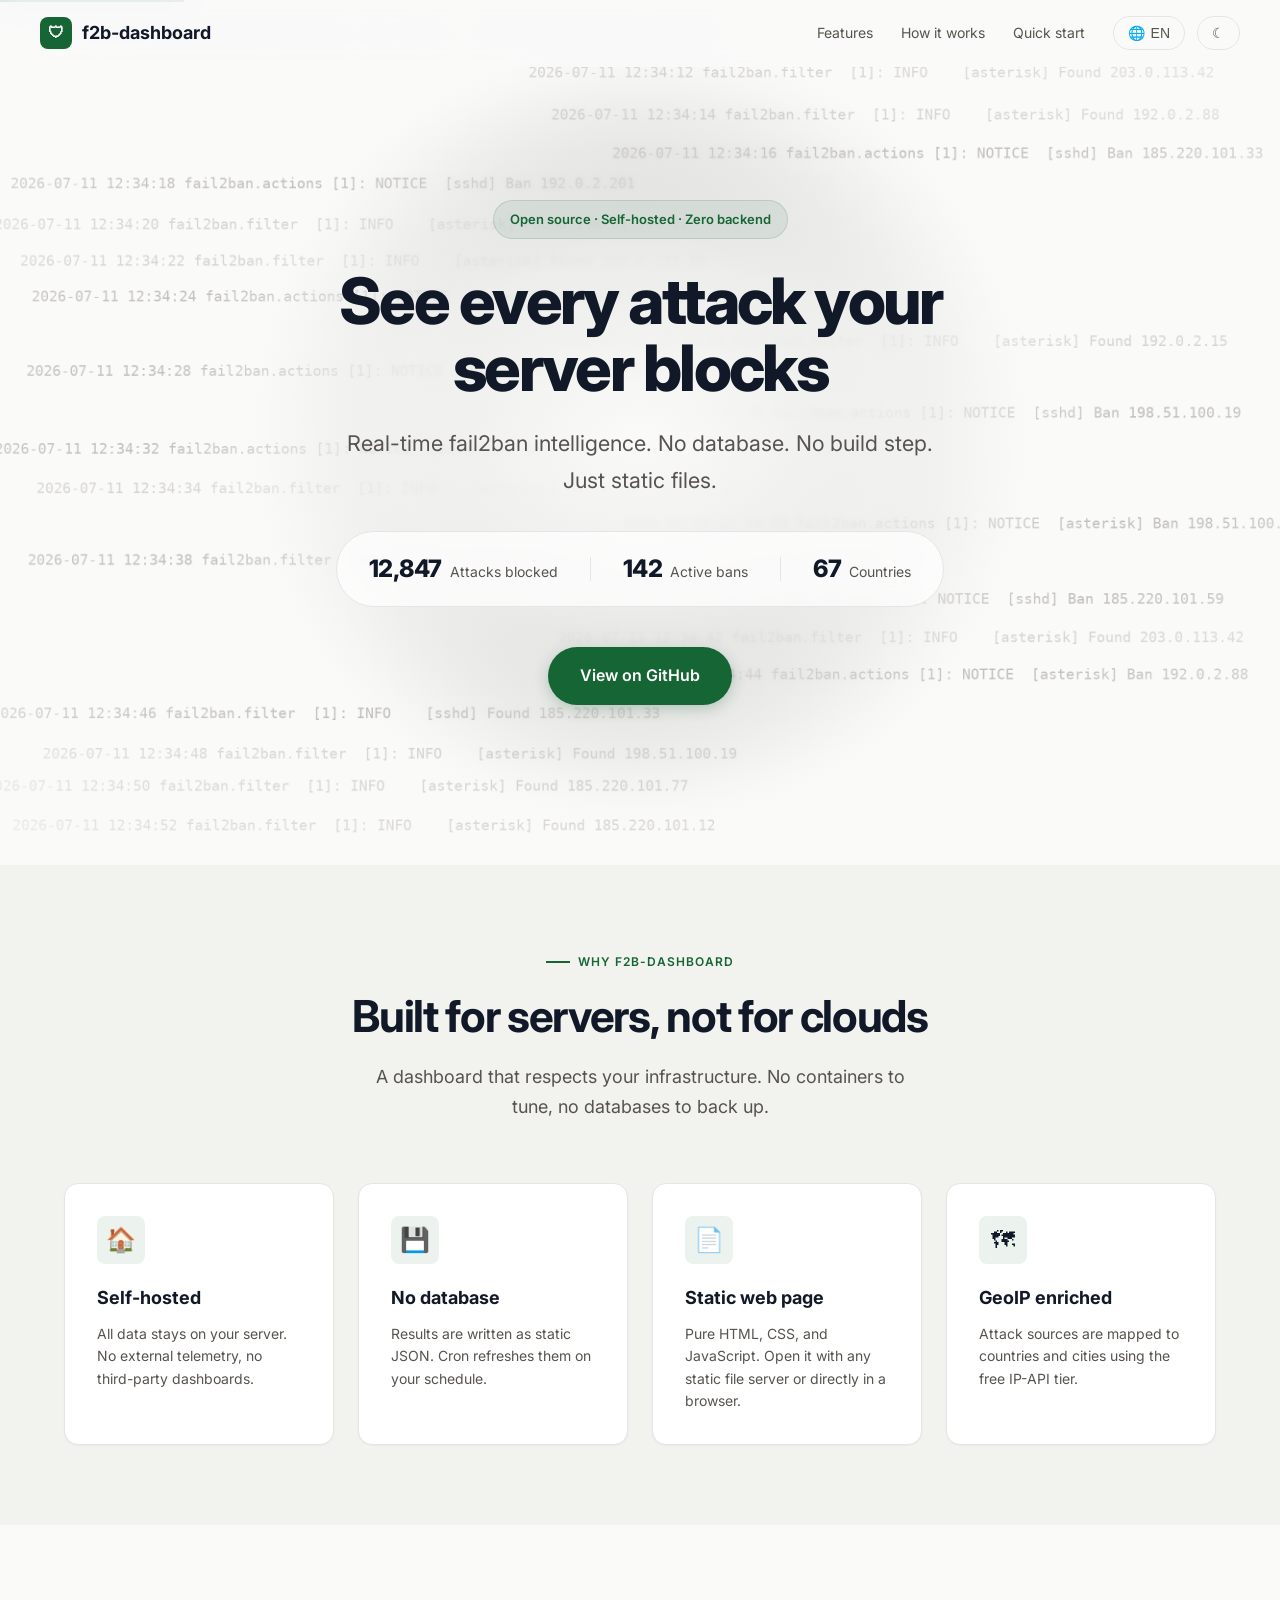
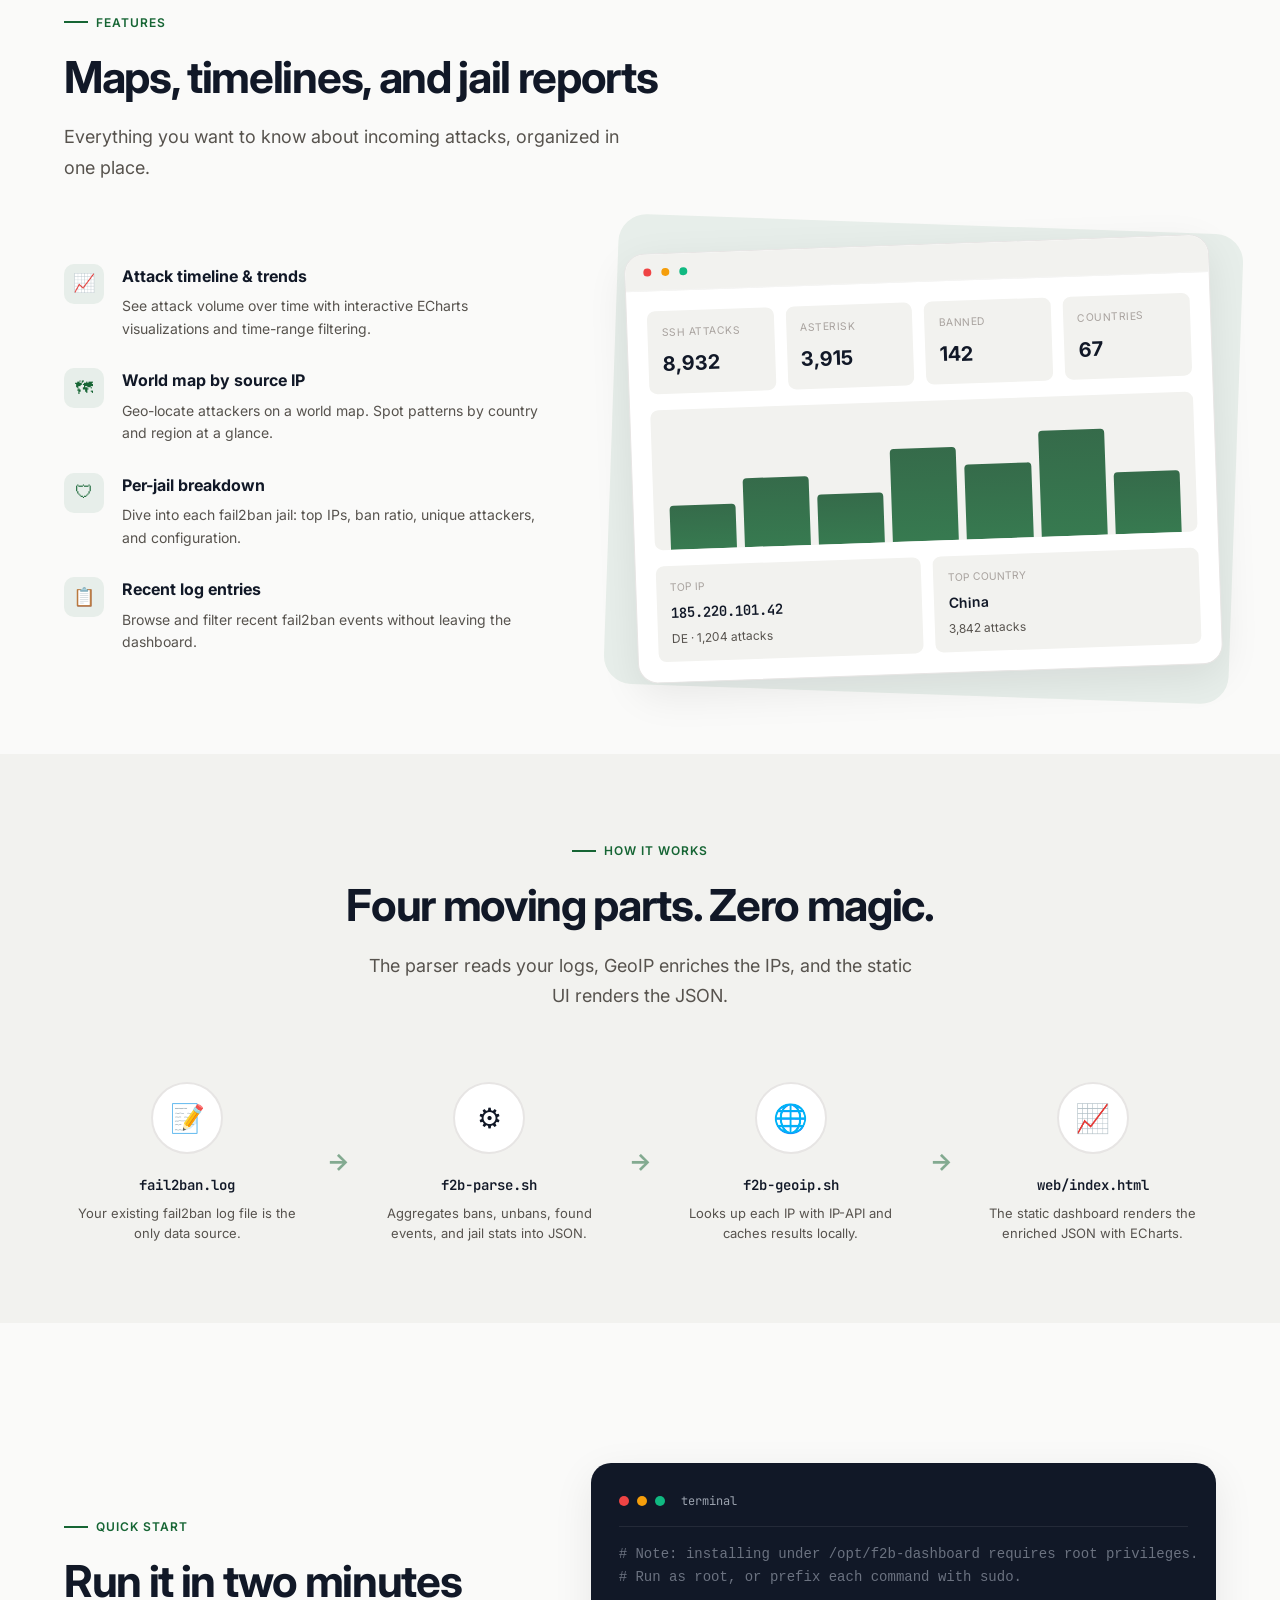
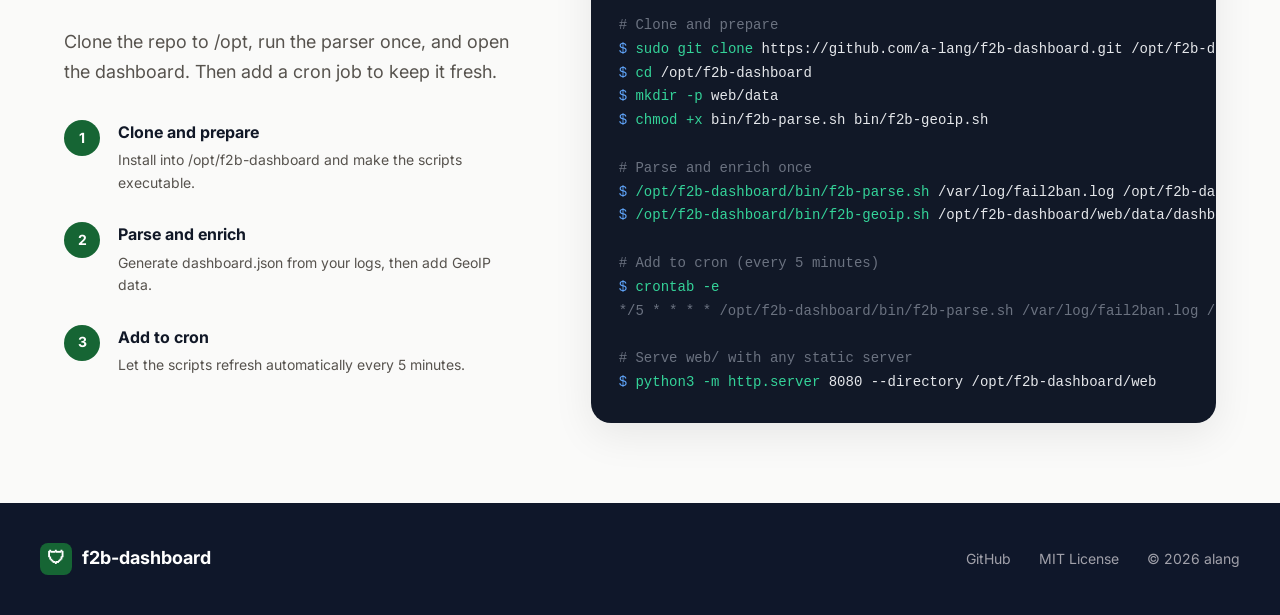
==== commit 130e0fea: "docs: update AGENTS.md and polish landing page mockup - Document root index.html landing page struct" ====
--- a/index.html
+++ b/index.html
@@ -152,9 +152,9 @@
           <div class="features__visual" aria-hidden="true">
             <div class="dashboard-mockup">
               <div class="dashboard-mockup__header">
-                <div class="dashboard-mockup__dot"></div>
-                <div class="dashboard-mockup__dot"></div>
-                <div class="dashboard-mockup__dot"></div>
+                <div class="dashboard-mockup__dot dashboard-mockup__dot--red"></div>
+                <div class="dashboard-mockup__dot dashboard-mockup__dot--yellow"></div>
+                <div class="dashboard-mockup__dot dashboard-mockup__dot--green"></div>
               </div>
               <div class="dashboard-mockup__body">
                 <div class="stat-row">
--- a/landing/css/landing.css
+++ b/landing/css/landing.css
@@ -289,6 +289,10 @@
   border-radius: 50%;
   background: var(--text-muted);
 }
+
+.dashboard-mockup__dot--red { background: #ef4444; }
+.dashboard-mockup__dot--yellow { background: #f59e0b; }
+.dashboard-mockup__dot--green { background: #10b981; }
 
 .dashboard-mockup__body {
   padding: 20px;
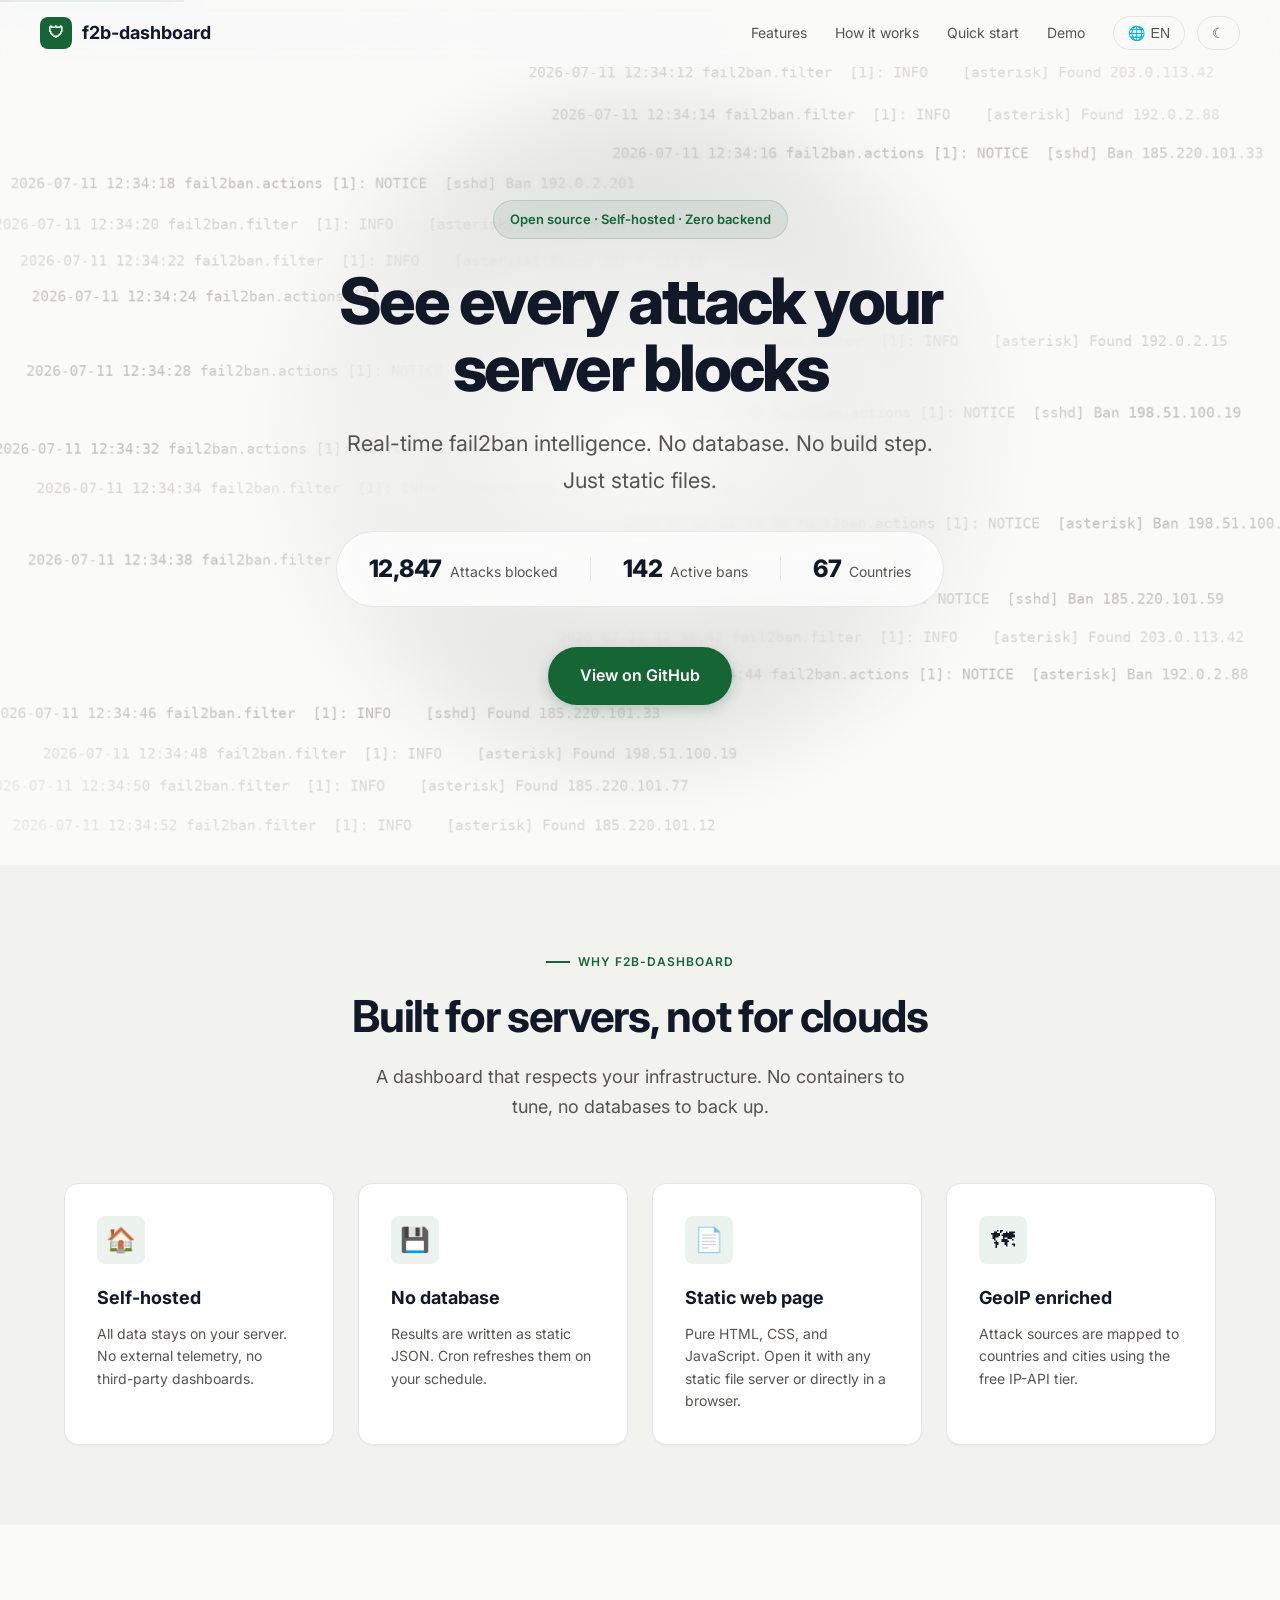
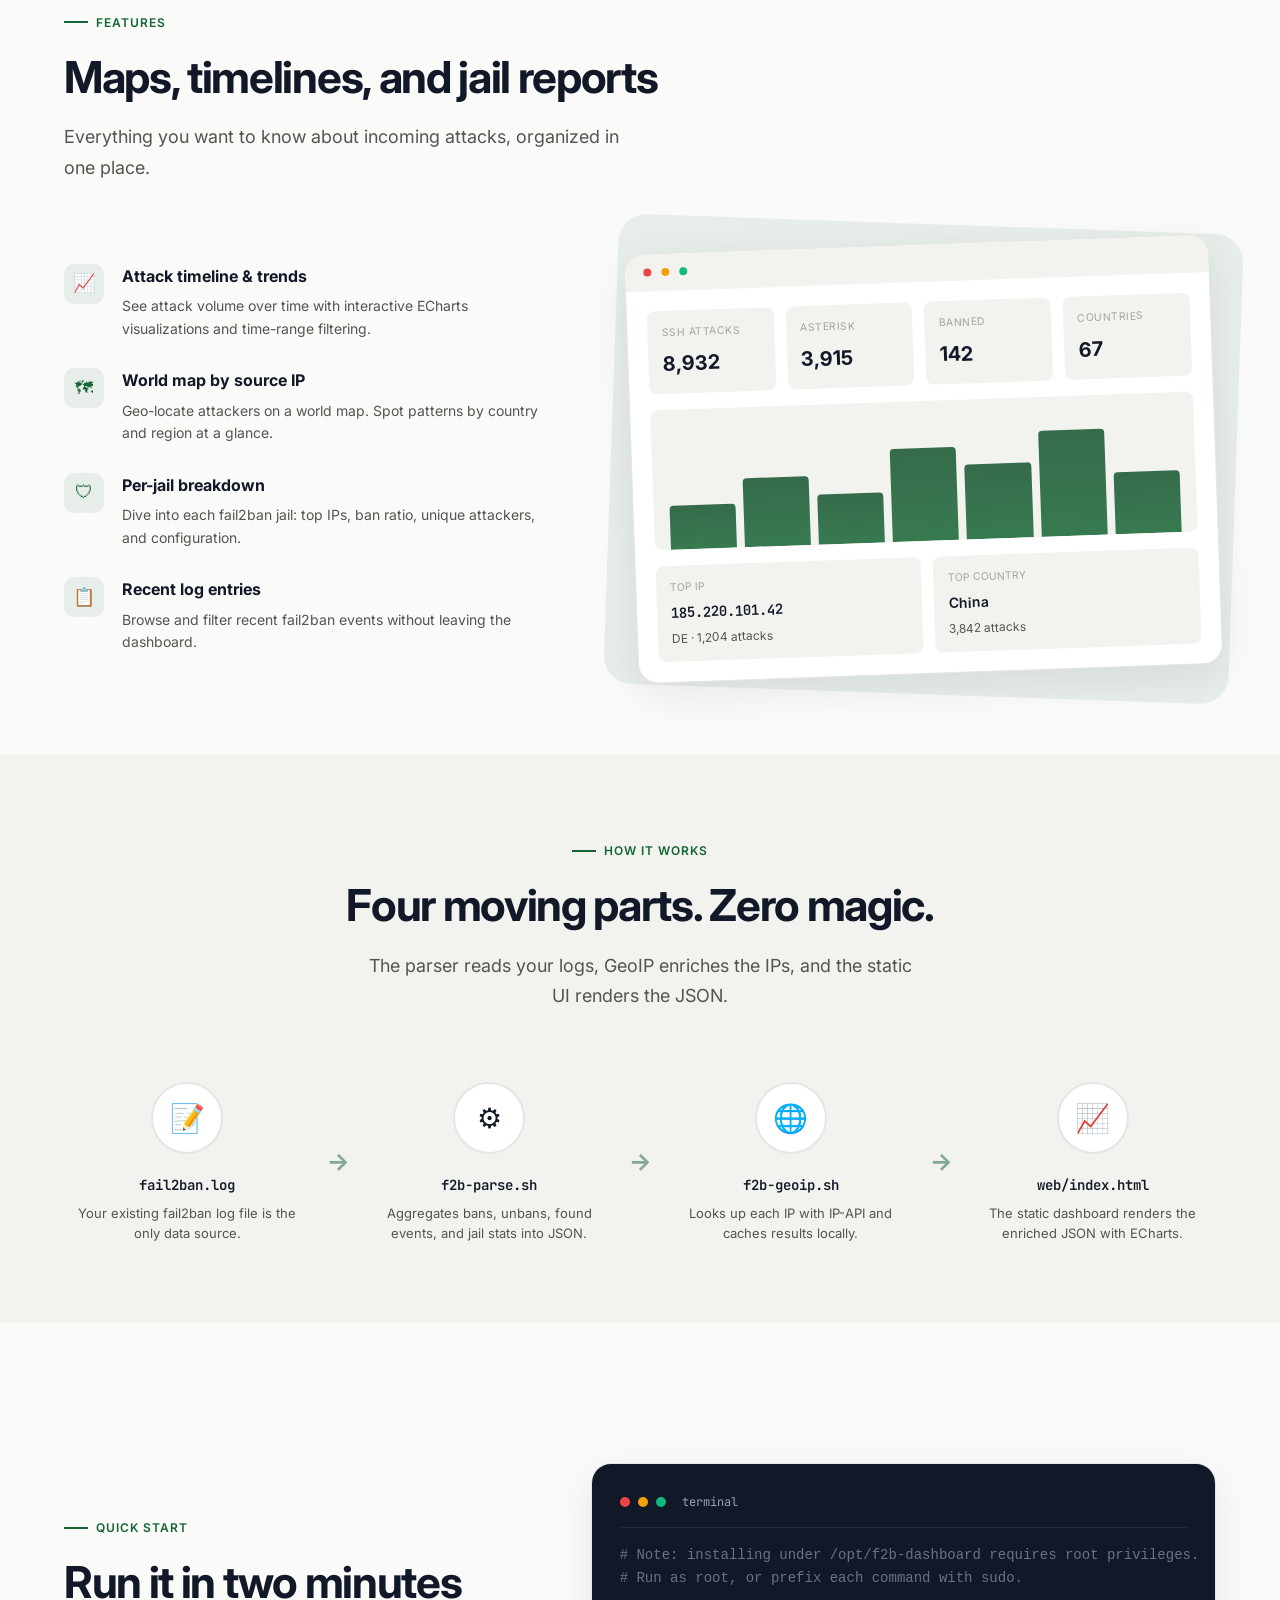
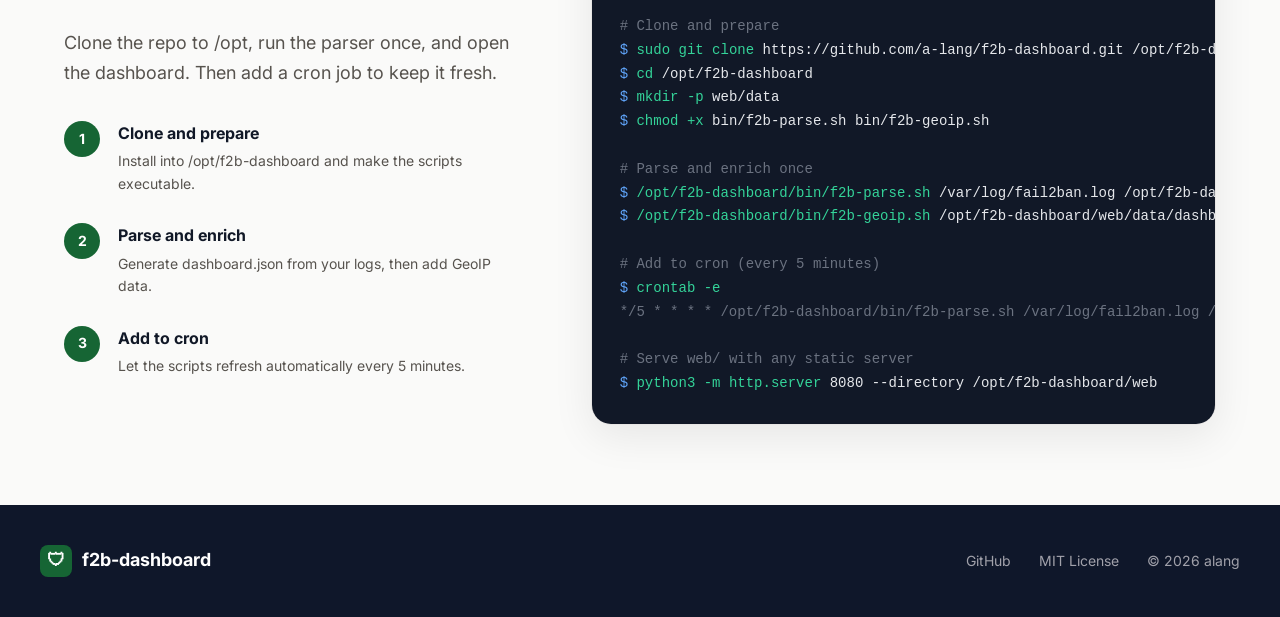
==== commit ec70dd5e: "feat: add Demo nav link and visible code-block border in dark theme" ====
--- a/index.html
+++ b/index.html
@@ -29,6 +29,7 @@
           <a href="#features" data-i18n="nav.features">Features</a>
           <a href="#how-it-works" data-i18n="nav.howItWorks">How it works</a>
           <a href="#quick-start" data-i18n="nav.quickStart">Quick start</a>
+          <a href="/demo" target="_blank" rel="noopener noreferrer" data-i18n="nav.demo">Demo</a>
         </div>
         <div class="header__actions">
           <button type="button" class="header__btn" id="lang-toggle" data-i18n-title="nav.languageToggle" data-i18n-aria-label="nav.languageToggle" aria-label="Switch language" title="Switch language">
--- a/landing/css/landing.css
+++ b/landing/css/landing.css
@@ -218,6 +218,7 @@
 /* Code block */
 .code-block {
   background: var(--bg-code);
+  border: 1px solid var(--border);
   border-radius: var(--radius-lg);
   padding: 28px;
   color: #e5e7eb;
@@ -226,6 +227,12 @@
   line-height: 1.7;
   box-shadow: var(--shadow-lg);
   overflow-x: auto;
+  transition: border-color var(--transition);
+}
+
+[data-theme="dark"] .code-block {
+  border-color: #2f3346;
+  box-shadow: 0 0 0 1px rgba(74, 222, 128, 0.06), var(--shadow-lg);
 }
 
 .code-block__header {
@@ -480,8 +487,9 @@
 }
 
 [data-theme="dark"] .hero__bg-log {
-  filter: brightness(0.22) contrast(1.1);
-  opacity: 0.9;
+  background-image: url('../assets/hero-log-bg-dark.png');
+  filter: brightness(0.95) contrast(1.05);
+  opacity: 1;
 }
 
 .hero__bg-overlay-log {
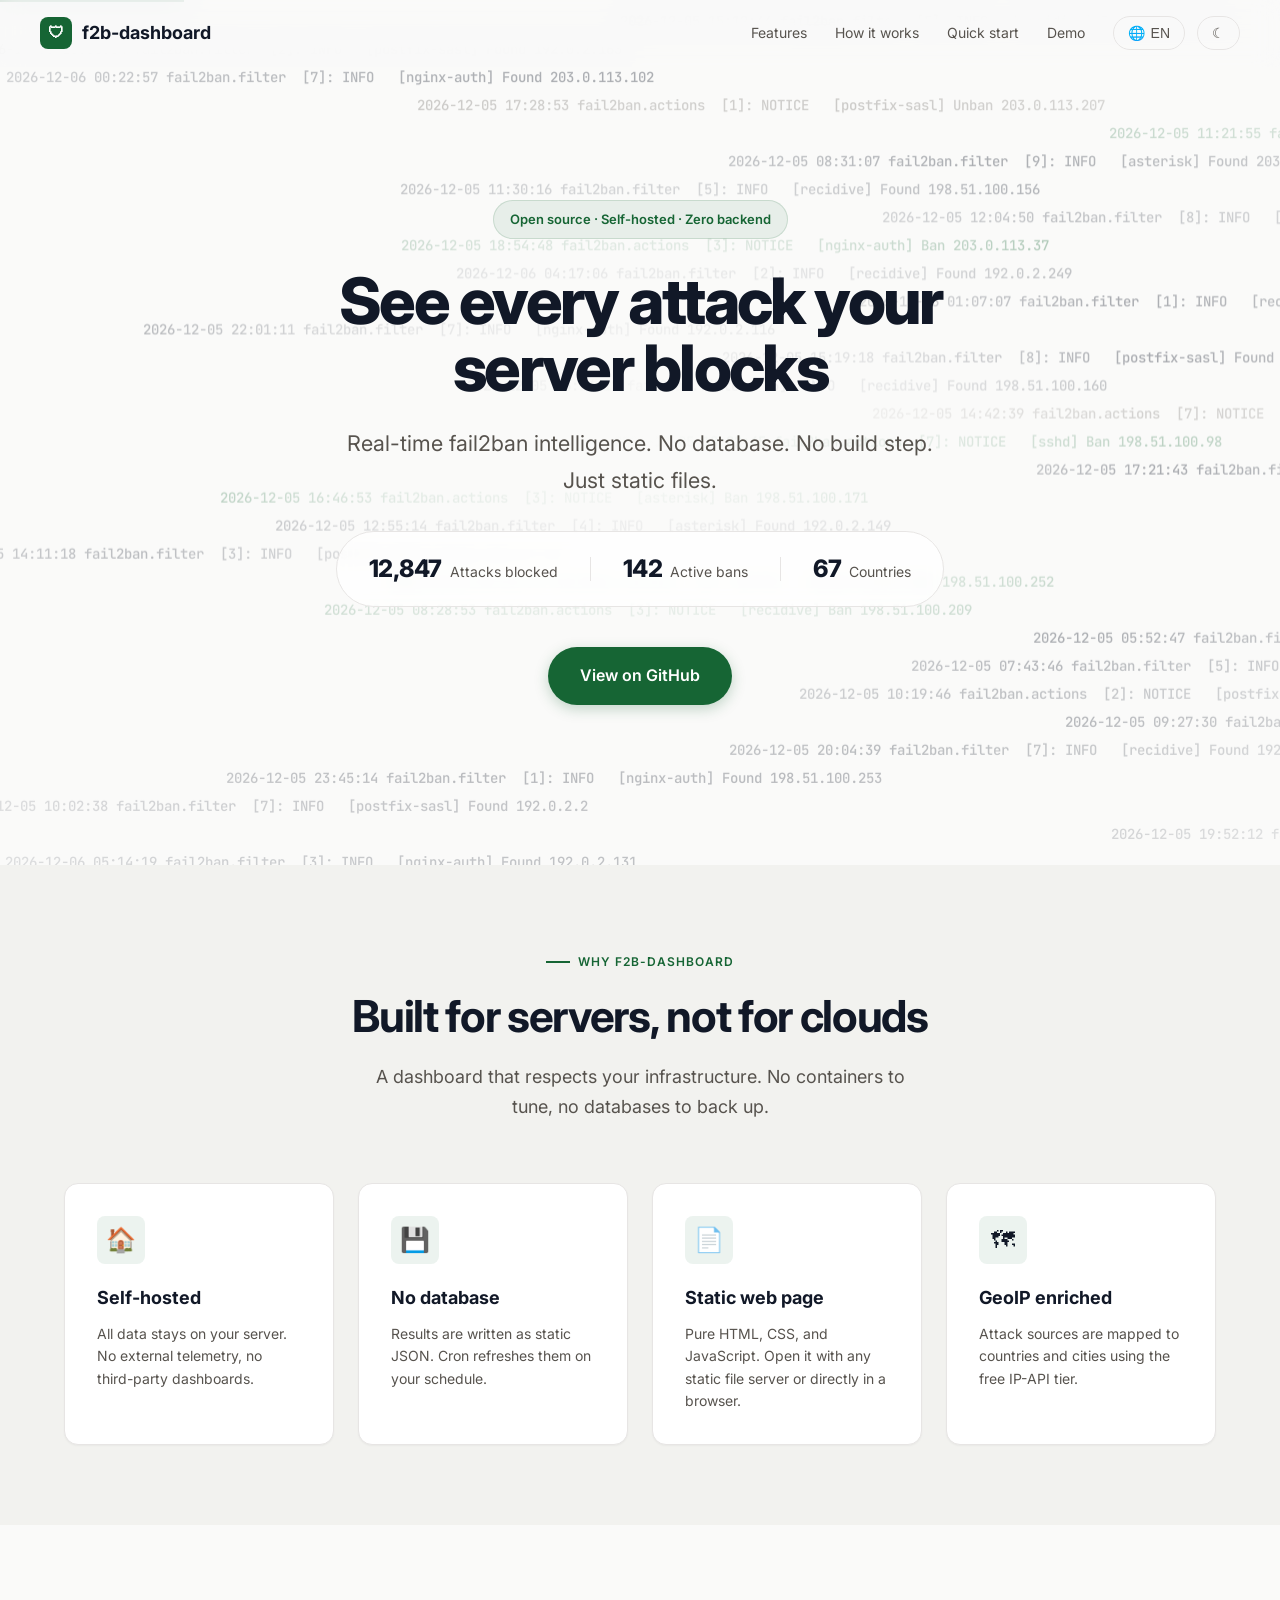
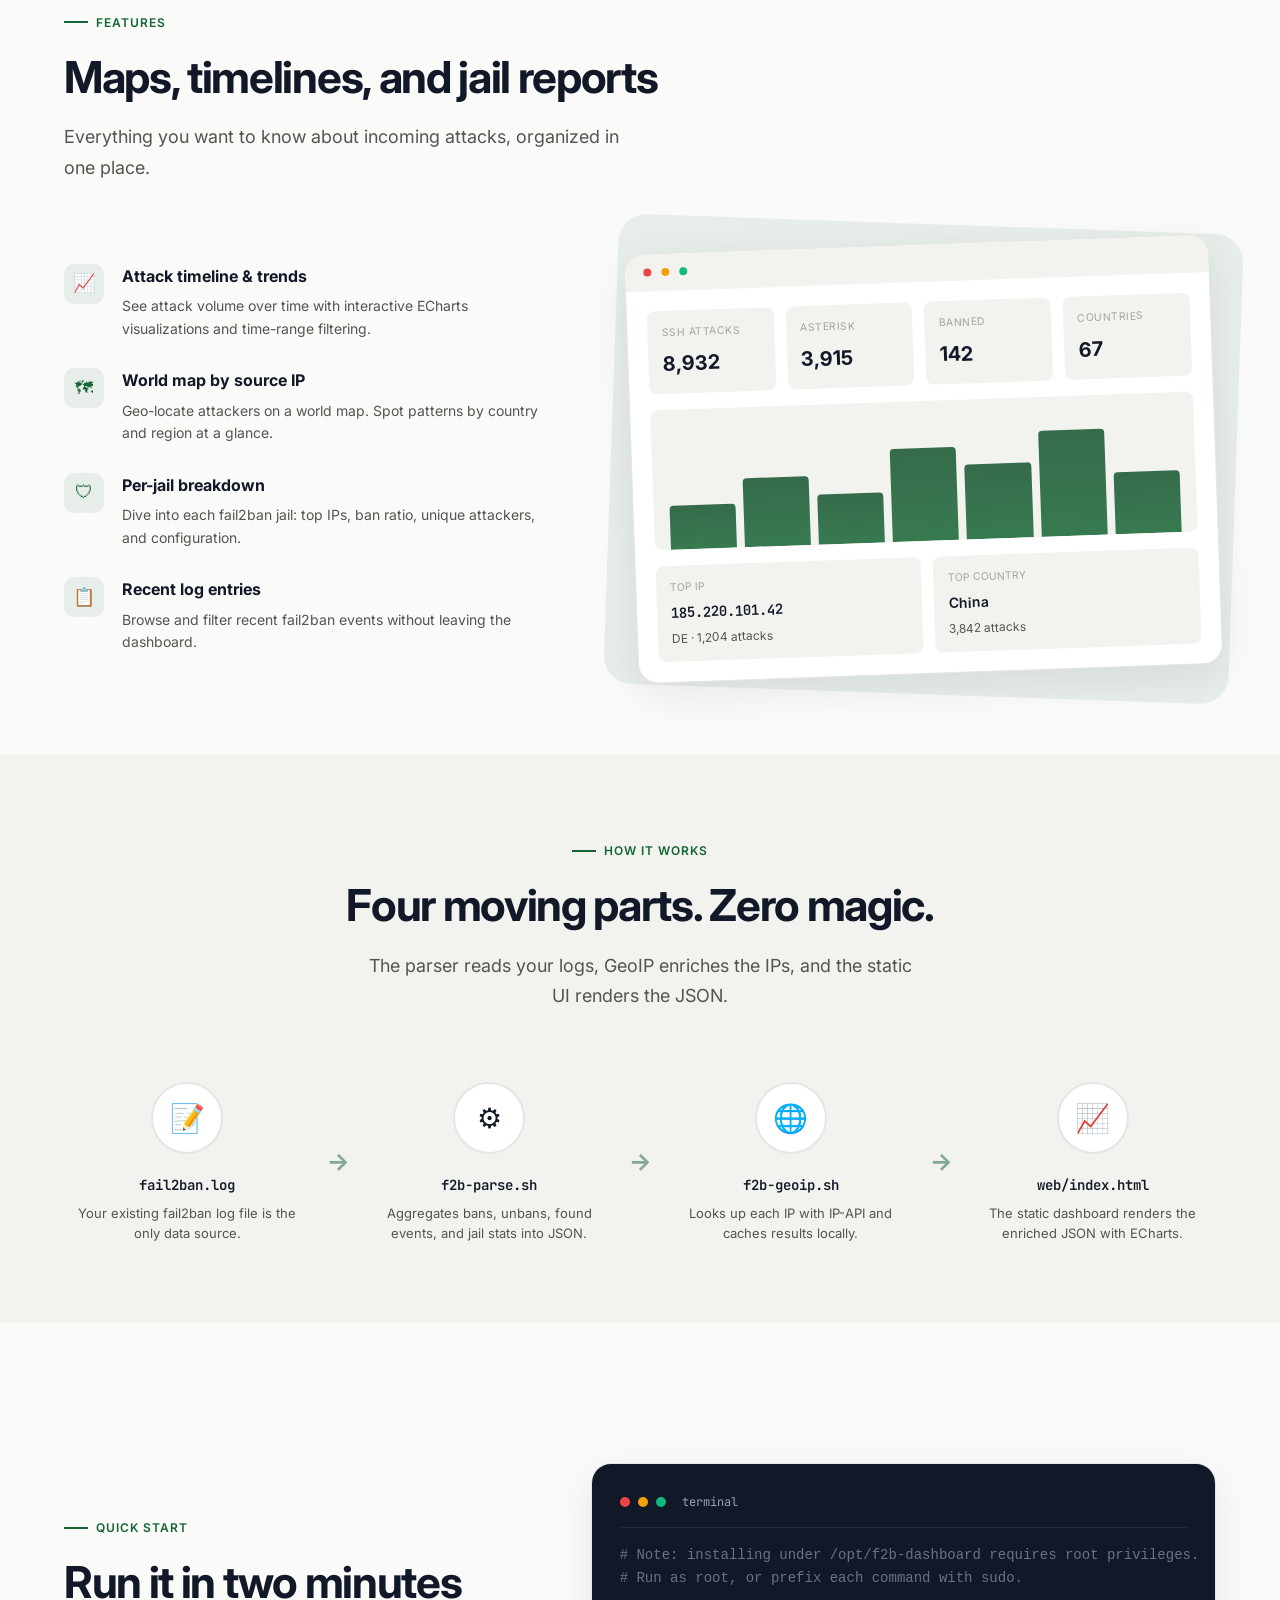
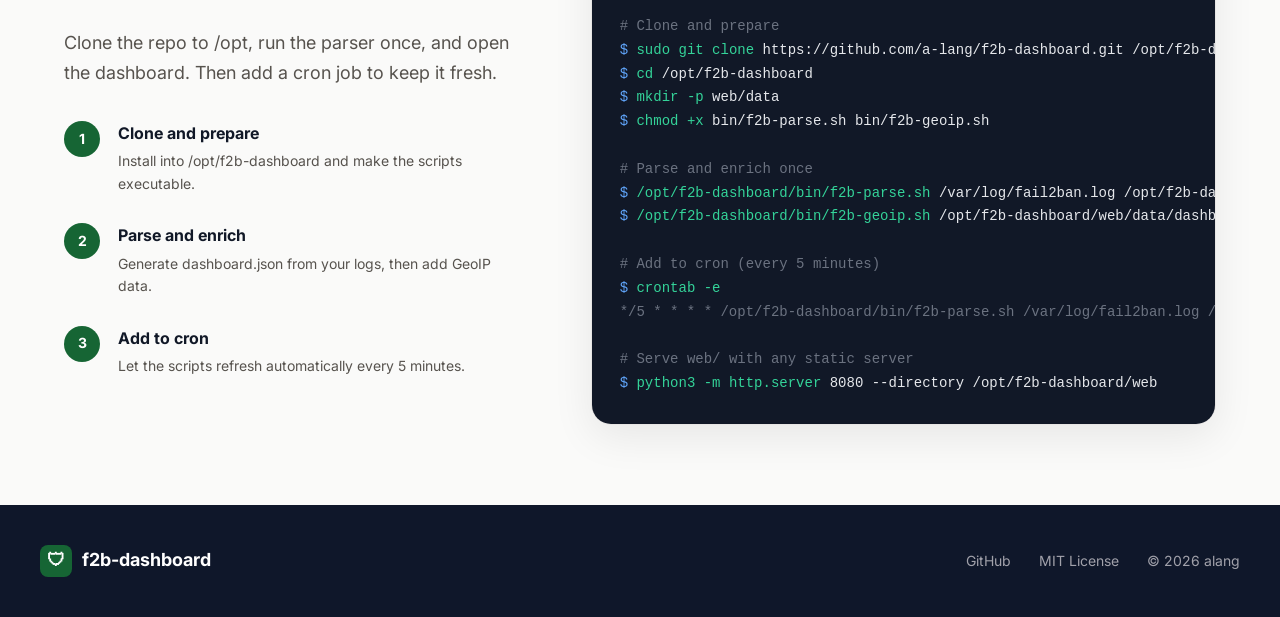
==== commit 249c1f25: "feat(landing): replace hero PNGs with canvas-based fail2ban log stream" ====
--- a/index.html
+++ b/index.html
@@ -12,7 +12,6 @@
   <meta name="twitter:title" content="f2b-dashboard">
   <meta name="twitter:description" content="Self-hosted fail2ban attack intelligence dashboard">
   <link rel="icon" type="image/svg+xml" href="data:image/svg+xml,%3Csvg xmlns='http://www.w3.org/2000/svg' viewBox='0 0 32 32'%3E%3Cpath fill='%23166534' d='M16 2L3 8v10c0 7.2 5.5 13.8 13 15 7.5-1.2 13-7.8 13-15V8L16 2z'/%3E%3Cpath fill='%23ffffff' d='M16 11l-3.5 7h7z'/%3E%3C/svg%3E">
-  <link rel="preload" as="image" href="landing/assets/hero-log-bg.png">
   <link rel="stylesheet" href="landing/css/landing.css">
 </head>
 <body>
@@ -29,7 +28,7 @@
           <a href="#features" data-i18n="nav.features">Features</a>
           <a href="#how-it-works" data-i18n="nav.howItWorks">How it works</a>
           <a href="#quick-start" data-i18n="nav.quickStart">Quick start</a>
-          <a href="/demo" target="_blank" rel="noopener noreferrer" data-i18n="nav.demo">Demo</a>
+          <a href="/demo/" target="_blank" rel="noopener noreferrer" data-i18n="nav.demo">Demo</a>
         </div>
         <div class="header__actions">
           <button type="button" class="header__btn" id="lang-toggle" data-i18n-title="nav.languageToggle" data-i18n-aria-label="nav.languageToggle" aria-label="Switch language" title="Switch language">
@@ -49,9 +48,8 @@
   <main id="main-content">
     <!-- Hero -->
     <section class="section hero" id="hero" aria-label="Introduction">
-      <div class="hero__bg-log" aria-hidden="true">
-        <div class="hero__bg-overlay-log"></div>
-      </div>
+      <canvas class="hero__bg-log" aria-hidden="true"></canvas>
+      <div class="hero__bg-overlay-log" aria-hidden="true"></div>
       <div class="section__inner hero__content">
         <div class="hero__label" data-i18n="hero.label">Open source · Self-hosted · Zero backend</div>
         <h1 class="hero__title" data-i18n="hero.title">See every attack your server blocks</h1>
@@ -321,6 +319,7 @@
   </footer>
 
   <script src="landing/js/i18n.js"></script>
+  <script src="landing/js/hero-log-stream.js"></script>
   <script src="landing/js/landing.js"></script>
 </body>
 </html>
--- a/landing/css/landing.css
+++ b/landing/css/landing.css
@@ -23,6 +23,10 @@
   --accent-light: rgba(22, 101, 52, 0.08);
   --accent-glow: rgba(22, 101, 52, 0.25);
 
+  --hero-log-color: rgba(17, 24, 39, 0.06);
+  --hero-log-accent: rgba(22, 101, 52, 0.10);
+  --hero-log-notice: rgba(87, 83, 78, 0.06);
+
   --border: #e7e5e4;
   --border-light: #f5f5f4;
 
@@ -57,6 +61,10 @@
   --accent-hover: #22c55e;
   --accent-light: rgba(74, 222, 128, 0.1);
   --accent-glow: rgba(74, 222, 128, 0.25);
+
+  --hero-log-color: rgba(232, 234, 240, 0.09);
+  --hero-log-accent: rgba(74, 222, 128, 0.13);
+  --hero-log-notice: rgba(161, 161, 170, 0.09);
 
   --border: #2a2d3e;
   --border-light: #1f2233;
@@ -478,18 +486,12 @@
   position: absolute;
   inset: 0;
   z-index: 0;
-  background-image: url('../assets/hero-log-bg.png');
-  background-size: cover;
-  background-position: center;
-  background-repeat: no-repeat;
+  display: block;
+  width: 100%;
+  height: 100%;
   opacity: 1;
-  transition: opacity var(--transition), filter var(--transition);
-}
-
-[data-theme="dark"] .hero__bg-log {
-  background-image: url('../assets/hero-log-bg-dark.png');
-  filter: brightness(0.95) contrast(1.05);
-  opacity: 1;
+  pointer-events: none;
+  transition: opacity var(--transition);
 }
 
 .hero__bg-overlay-log {
@@ -499,9 +501,9 @@
     radial-gradient(
       ellipse at center,
       var(--bg-primary) 0%,
-      rgba(250, 250, 249, 0.88) 28%,
-      rgba(250, 250, 249, 0.55) 55%,
-      rgba(250, 250, 249, 0.78) 100%
+      rgba(250, 250, 249, 0.88) 30%,
+      rgba(250, 250, 249, 0.62) 58%,
+      rgba(250, 250, 249, 0.85) 100%
     );
   z-index: 1;
   transition: background var(--transition);
@@ -512,9 +514,9 @@
     radial-gradient(
       ellipse at center,
       var(--bg-primary) 0%,
-      rgba(15, 17, 23, 0.88) 28%,
-      rgba(15, 17, 23, 0.55) 55%,
-      rgba(15, 17, 23, 0.78) 100%
+      rgba(15, 17, 23, 0.88) 30%,
+      rgba(15, 17, 23, 0.58) 58%,
+      rgba(15, 17, 23, 0.82) 100%
     );
 }
 
